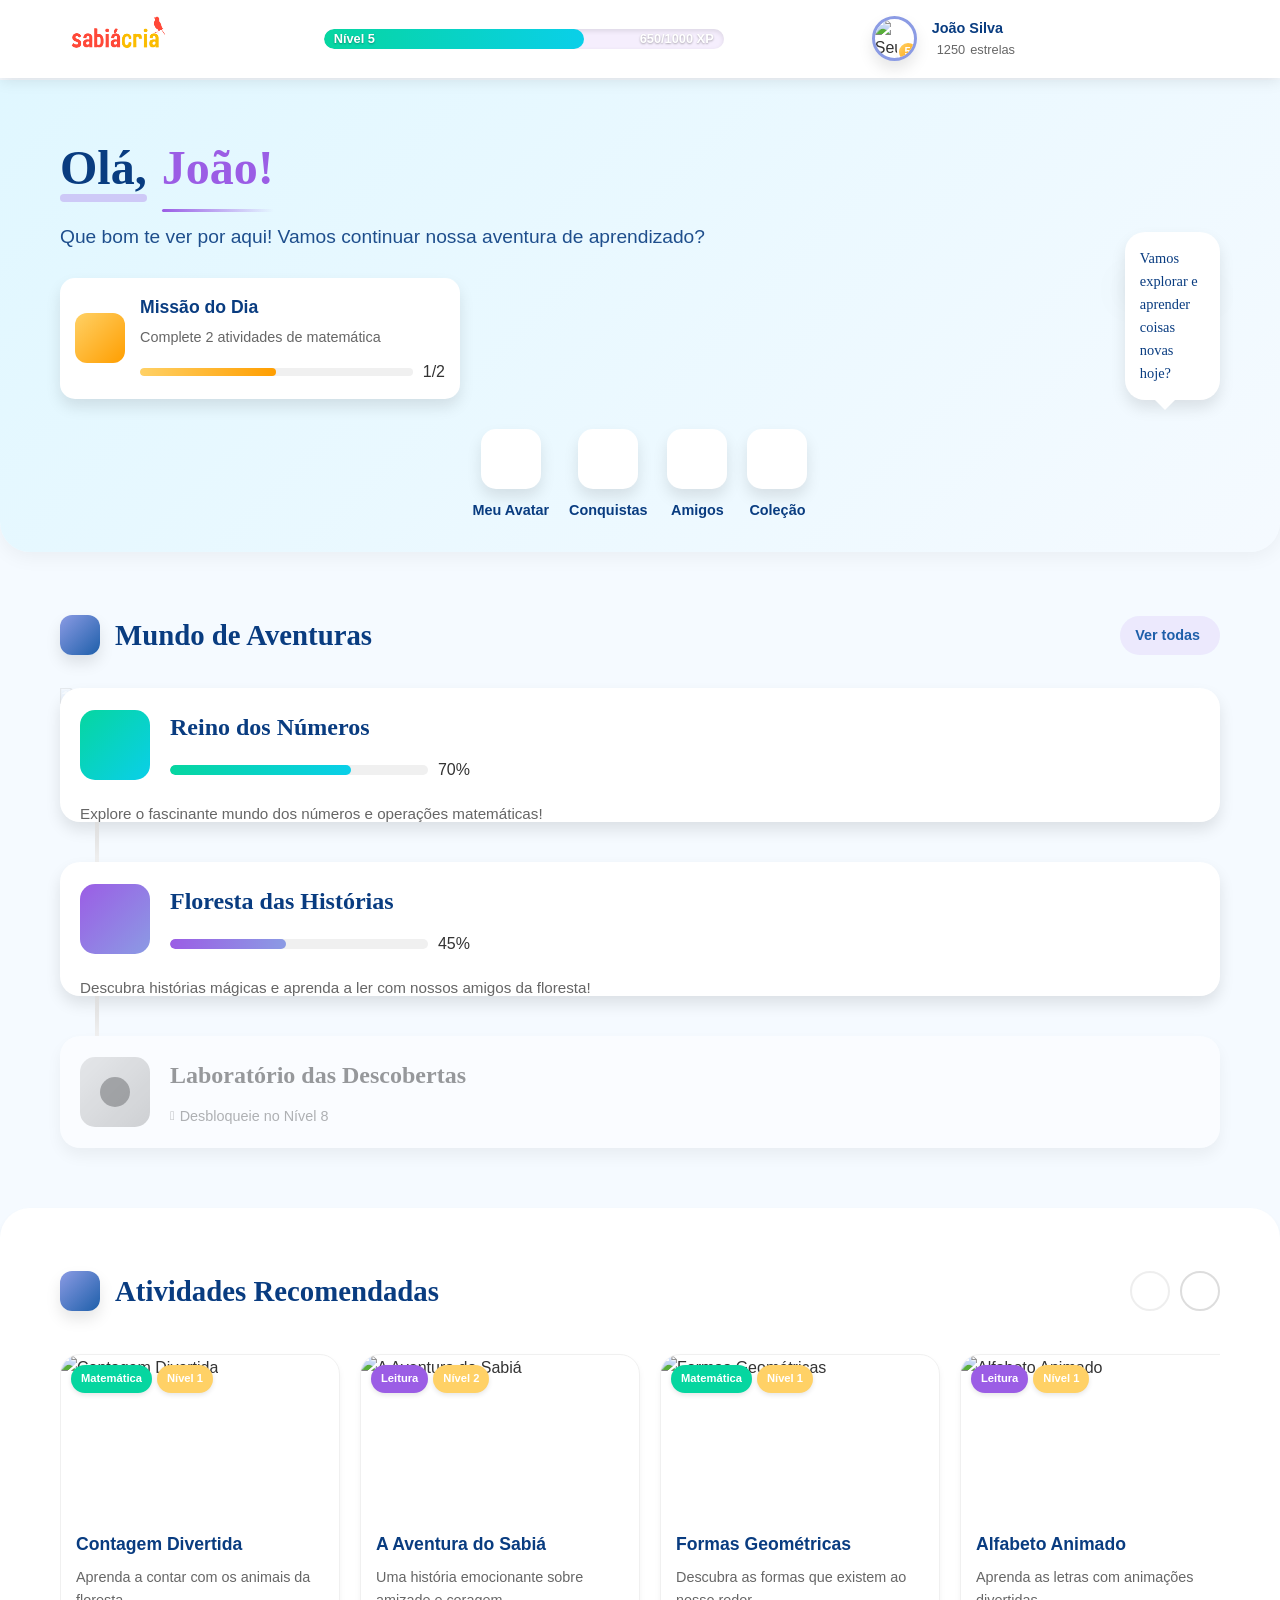
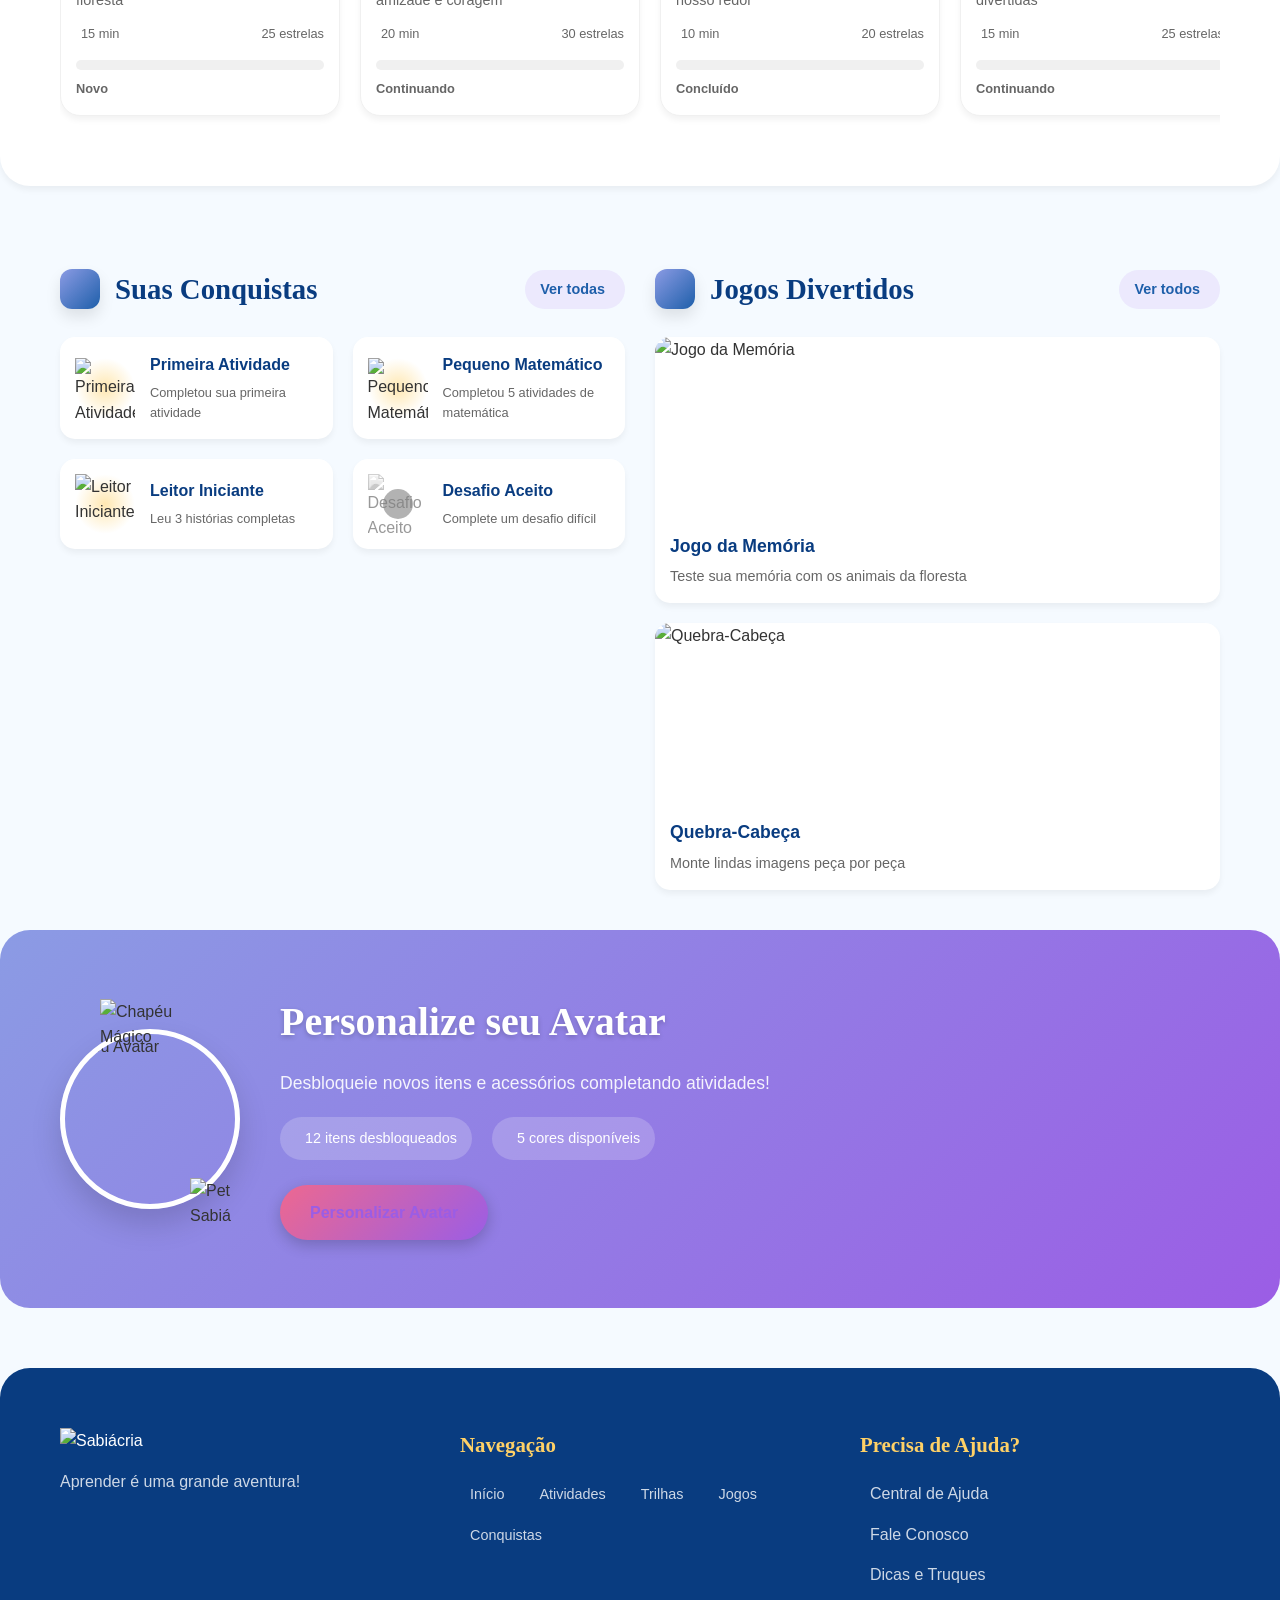
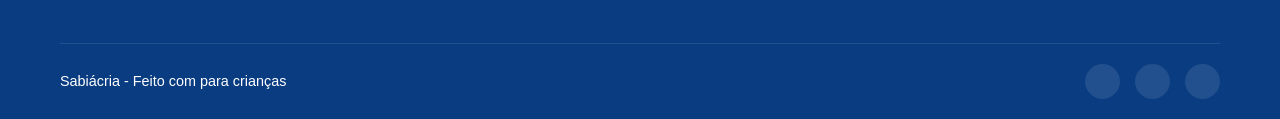
==== area-crianca.html @ 78692278 "Sabiácria" ====
<!DOCTYPE html>
<html lang="pt-BR">
<head>
  <meta charset="UTF-8">
  <meta name="viewport" content="width=device-width, initial-scale=1.0">
  <title>Mundo Sabiácria - Sua Aventura de Aprendizado</title>
  <link rel="stylesheet" href="/css/area-crianca.css">
  <link rel="icon" href="/imagens/favicon.ico" type="image/x-icon">
  <meta name="description" content="Embarque em uma jornada mágica de aprendizado no Mundo Sabiácria!">
</head>
<body>
  <!-- Preloader -->
  <div id="preloader">
    <div class="loader">
      <img src="/imagens/sabia-voando.png" alt="Carregando..." class="bounce">
      <div class="loading-text">
        <span>C</span><span>a</span><span>r</span><span>r</span><span>e</span><span>g</span><span>a</span><span>n</span><span>d</span><span>o</span><span>.</span><span>.</span><span>.</span>
      </div>
    </div>
  </div>

  <!-- Partículas de fundo -->
  <div class="particles-container">
    <div class="particle p1"></div>
    <div class="particle p2"></div>
    <div class="particle p3"></div>
    <div class="particle p4"></div>
    <div class="particle p5"></div>
    <div class="particle p6"></div>
    <div class="particle p7"></div>
    <div class="particle p8"></div>
  </div>

  <!-- Header -->
  <header id="header">
    <div class="container">
      <div class="logo">
        <a href="index.html">
          <img src="/imagens/logo.png" alt="Sabiácria">
        </a>
      </div>
      
      <div class="header-center">
        <div class="xp-bar">
          <div class="xp-fill" style="width: 65%"></div>
          <div class="xp-info">
            <span class="xp-level">Nível 5</span>
            <span class="xp-points">650/1000 XP</span>
          </div>
        </div>
      </div>
      
      <div class="header-right">
        <div class="user-info">
          <div class="user-avatar">
            <img src="/imagens/avatar-crianca.png" alt="Seu Avatar" id="header-avatar">
            <div class="avatar-level">5</div>
          </div>
          <div class="user-details">
            <span class="user-name" id="header-name">João Silva</span>
            <div class="user-points">
              <i class="fas fa-star"></i>
              <span id="header-points">1250</span> estrelas
            </div>
          </div>
        </div>
        
        <div class="header-actions">
          <button class="sound-toggle" aria-label="Ativar/Desativar Som">
            <i class="fas fa-volume-up"></i>
            <div class="tooltip">Som</div>
          </button>
          <a href="ajuda-crianca.html" class="help-button" aria-label="Ajuda">
            <i class="fas fa-question-circle"></i>
            <div class="tooltip">Ajuda</div>
          </a>
          <a href="configuracoes.html" class="settings-button" aria-label="Configurações">
            <i class="fas fa-cog"></i>
            <div class="tooltip">Configurações</div>
          </a>
          <a href="logout.html" class="logout-button" aria-label="Sair">
            <i class="fas fa-sign-out-alt"></i>
            <div class="tooltip">Sair</div>
          </a>
        </div>
      </div>
      
      <button class="mobile-menu-btn" aria-label="Menu">
        <span></span>
        <span></span>
        <span></span>
      </button>
    </div>
  </header>

  <!-- Conteúdo Principal -->
  <main class="main-content">
    <!-- Boas-vindas e Personagem Guia -->
    <section class="welcome-hero">
      <div class="container">
        <div class="hero-content">
          <div class="welcome-message">
            <h1 class="animated-title">
              <span class="greeting">Olá,</span>
              <span class="name" id="welcome-name">João!</span>
            </h1>
            <p class="welcome-text">Que bom te ver por aqui! Vamos continuar nossa aventura de aprendizado?</p>
            <div class="daily-mission">
              <div class="mission-icon">
                <i class="fas fa-tasks"></i>
              </div>
              <div class="mission-info">
                <h3>Missão do Dia</h3>
                <p>Complete 2 atividades de matemática</p>
                <div class="mission-progress">
                  <div class="mission-bar">
                    <div class="mission-fill" style="width: 50%"></div>
                  </div>
                  <span>1/2</span>
                </div>
              </div>
            </div>
          </div>
          <div class="character-container">
            <div class="speech-bubble">
              <p id="character-speech">Vamos explorar e aprender coisas novas hoje?</p>
            </div>
            <div class="character">
              <img src="/imagens/sabia-guia.png" alt="Sabiá Guia" class="float">
            </div>
          </div>
        </div>
        
        <div class="quick-actions">
          <a href="avatar.html" class="quick-action-btn">
            <div class="action-icon">
              <i class="fas fa-user-astronaut"></i>
            </div>
            <span>Meu Avatar</span>
          </a>
          <a href="conquistas.html" class="quick-action-btn">
            <div class="action-icon">
              <i class="fas fa-trophy"></i>
            </div>
            <span>Conquistas</span>
          </a>
          <a href="amigos.html" class="quick-action-btn">
            <div class="action-icon">
              <i class="fas fa-users"></i>
            </div>
            <span>Amigos</span>
          </a>
          <a href="colecao.html" class="quick-action-btn">
            <div class="action-icon">
              <i class="fas fa-gem"></i>
            </div>
            <span>Coleção</span>
          </a>
        </div>
      </div>
    </section>

    <!-- Mundo de Aventuras (Trilhas) -->
    <section class="adventure-world">
      <div class="container">
        <div class="section-header">
          <div class="section-title">
            <div class="title-icon">
              <i class="fas fa-map-marked-alt"></i>
            </div>
            <h2>Mundo de Aventuras</h2>
          </div>
          <a href="todas-trilhas.html" class="view-all">Ver todas <i class="fas fa-chevron-right"></i></a>
        </div>
        
        <div class="adventure-map">
          <div class="map-background">
            <img src="/imagens/mapa-aventuras.png" alt="Mapa de Aventuras">
          </div>
          
          <div class="adventure-paths">
            <!-- Trilha de Matemática -->
            <div class="adventure-path math-path">
              <a href="trilha-matematica.html" class="path-node active">
                <div class="node-content">
                  <div class="node-icon">
                    <i class="fas fa-calculator"></i>
                  </div>
                  <div class="node-info">
                    <h3>Reino dos Números</h3>
                    <div class="node-progress">
                      <div class="progress-bar">
                        <div class="progress-fill" style="width: 70%"></div>
                      </div>
                      <span>70%</span>
                    </div>
                  </div>
                </div>
                <div class="path-details">
                  <p>Explore o fascinante mundo dos números e operações matemáticas!</p>
                  <div class="path-stats">
                    <div class="stat">
                      <i class="fas fa-star"></i>
                      <span>240 estrelas</span>
                    </div>
                    <div class="stat">
                      <i class="fas fa-book"></i>
                      <span>8 atividades</span>
                    </div>
                  </div>
                  <button class="btn-continue">Continuar Aventura</button>
                </div>
              </a>
              
              <div class="path-connection"></div>
            </div>
            
            <!-- Trilha de Leitura -->
            <div class="adventure-path reading-path">
              <a href="trilha-livros.html" class="path-node active">
                <div class="node-content">
                  <div class="node-icon">
                    <i class="fas fa-book"></i>
                  </div>
                  <div class="node-info">
                    <h3>Floresta das Histórias</h3>
                    <div class="node-progress">
                      <div class="progress-bar">
                        <div class="progress-fill" style="width: 45%"></div>
                      </div>
                      <span>45%</span>
                    </div>
                  </div>
                </div>
                <div class="path-details">
                  <p>Descubra histórias mágicas e aprenda a ler com nossos amigos da floresta!</p>
                  <div class="path-stats">
                    <div class="stat">
                      <i class="fas fa-star"></i>
                      <span>180 estrelas</span>
                    </div>
                    <div class="stat">
                      <i class="fas fa-book"></i>
                      <span>12 atividades</span>
                    </div>
                  </div>
                  <button class="btn-continue">Continuar Aventura</button>
                </div>
              </a>
              
              <div class="path-connection"></div>
            </div>
            
            <!-- Trilha Bloqueada -->
            <div class="adventure-path science-path locked">
              <div class="path-node">
                <div class="node-content">
                  <div class="node-icon">
                    <i class="fas fa-flask"></i>
                    <div class="lock-icon">
                      <i class="fas fa-lock"></i>
                    </div>
                  </div>
                  <div class="node-info">
                    <h3>Laboratório das Descobertas</h3>
                    <p class="unlock-info">Desbloqueie no Nível 8</p>
                  </div>
                </div>
              </div>
            </div>
          </div>
        </div>
      </div>
    </section>

    <!-- Atividades Recomendadas -->
    <section class="recommended-activities">
      <div class="container">
        <div class="section-header">
          <div class="section-title">
            <div class="title-icon">
              <i class="fas fa-lightbulb"></i>
            </div>
            <h2>Atividades Recomendadas</h2>
          </div>
          <div class="carousel-controls">
            <button class="carousel-nav prev" aria-label="Anterior">
              <i class="fas fa-chevron-left"></i>
            </button>
            <button class="carousel-nav next" aria-label="Próximo">
              <i class="fas fa-chevron-right"></i>
            </button>
          </div>
        </div>
        
        <div class="activities-carousel">
          <div class="carousel-container">
            <div class="carousel-track">
              <!-- Atividade 1 -->
              <a href="atividade-contagem.html" class="activity-card">
                <div class="activity-thumbnail">
                  <img src="/imagens/atividades/contagem-divertida.png" alt="Contagem Divertida">
                  <div class="activity-badges">
                    <span class="badge math">Matemática</span>
                    <span class="badge level">Nível 1</span>
                  </div>
                </div>
                <div class="activity-info">
                  <h3>Contagem Divertida</h3>
                  <p>Aprenda a contar com os animais da floresta</p>
                  <div class="activity-meta">
                    <span class="duration"><i class="fas fa-clock"></i> 15 min</span>
                    <span class="reward"><i class="fas fa-star"></i> 25 estrelas</span>
                  </div>
                </div>
                <div class="activity-progress">
                  <div class="progress-bar">
                    <div class="progress-fill" style="width: 0%"></div>
                  </div>
                  <span class="progress-text">Novo</span>
                </div>
              </a>
              
              <!-- Atividade 2 -->
              <a href="atividade-historia.html" class="activity-card">
                <div class="activity-thumbnail">
                  <img src="/imagens/atividades/historia-sabia.png" alt="A Aventura do Sabiá">
                  <div class="activity-badges">
                    <span class="badge reading">Leitura</span>
                    <span class="badge level">Nível 2</span>
                  </div>
                </div>
                <div class="activity-info">
                  <h3>A Aventura do Sabiá</h3>
                  <p>Uma história emocionante sobre amizade e coragem</p>
                  <div class="activity-meta">
                    <span class="duration"><i class="fas fa-clock"></i> 20 min</span>
                    <span class="reward"><i class="fas fa-star"></i> 30 estrelas</span>
                  </div>
                </div>
                <div class="activity-progress">
                  <div class="progress-bar">
                    <div class="progress-fill" style="width: 50%"></div>
                  </div>
                  <span class="progress-text">Continuando</span>
                </div>
              </a>
              
              <!-- Atividade 3 -->
              <a href="atividade-formas.html" class="activity-card">
                <div class="activity-thumbnail">
                  <img src="/imagens/atividades/formas-geometricas.png" alt="Formas Geométricas">
                  <div class="activity-badges">
                    <span class="badge math">Matemática</span>
                    <span class="badge level">Nível 1</span>
                  </div>
                </div>
                <div class="activity-info">
                  <h3>Formas Geométricas</h3>
                  <p>Descubra as formas que existem ao nosso redor</p>
                  <div class="activity-meta">
                    <span class="duration"><i class="fas fa-clock"></i> 10 min</span>
                    <span class="reward"><i class="fas fa-star"></i> 20 estrelas</span>
                  </div>
                </div>
                <div class="activity-progress">
                  <div class="progress-bar">
                    <div class="progress-fill" style="width: 100%"></div>
                  </div>
                  <span class="progress-text">Concluído</span>
                </div>
              </a>
              
              <!-- Atividade 4 -->
              <a href="atividade-alfabeto.html" class="activity-card">
                <div class="activity-thumbnail">
                  <img src="/imagens/atividades/alfabeto-animado.png" alt="Alfabeto Animado">
                  <div class="activity-badges">
                    <span class="badge reading">Leitura</span>
                    <span class="badge level">Nível 1</span>
                  </div>
                </div>
                <div class="activity-info">
                  <h3>Alfabeto Animado</h3>
                  <p>Aprenda as letras com animações divertidas</p>
                  <div class="activity-meta">
                    <span class="duration"><i class="fas fa-clock"></i> 15 min</span>
                    <span class="reward"><i class="fas fa-star"></i> 25 estrelas</span>
                  </div>
                </div>
                <div class="activity-progress">
                  <div class="progress-bar">
                    <div class="progress-fill" style="width: 75%"></div>
                  </div>
                  <span class="progress-text">Continuando</span>
                </div>
              </a>
              
              <!-- Atividade 5 -->
              <a href="atividade-adicao.html" class="activity-card">
                <div class="activity-thumbnail">
                  <img src="/imagens/atividades/adicao-subtracao.png" alt="Adição e Subtração">
                  <div class="activity-badges">
                    <span class="badge math">Matemática</span>
                    <span class="badge level">Nível 2</span>
                  </div>
                </div>
                <div class="activity-info">
                  <h3>Adição e Subtração</h3>
                  <p>Aprenda a somar e subtrair com exemplos divertidos</p>
                  <div class="activity-meta">
                    <span class="duration"><i class="fas fa-clock"></i> 20 min</span>
                    <span class="reward"><i class="fas fa-star"></i> 35 estrelas</span>
                  </div>
                </div>
                <div class="activity-progress">
                  <div class="progress-bar">
                    <div class="progress-fill" style="width: 0%"></div>
                  </div>
                  <span class="progress-text">Novo</span>
                </div>
              </a>
            </div>
          </div>
        </div>
      </div>
    </section>

    <!-- Conquistas e Jogos -->
    <section class="achievements-games">
      <div class="container">
        <div class="two-column-grid">
          <!-- Conquistas Recentes -->
          <div class="achievements-section">
            <div class="section-header">
              <div class="section-title">
                <div class="title-icon">
                  <i class="fas fa-trophy"></i>
                </div>
                <h2>Suas Conquistas</h2>
              </div>
              <a href="todas-conquistas.html" class="view-all">Ver todas <i class="fas fa-chevron-right"></i></a>
            </div>
            
            <div class="achievements-container">
              <div class="achievement-card unlocked">
                <div class="achievement-icon">
                  <img src="/imagens/conquistas/primeira-atividade.png" alt="Primeira Atividade">
                  <div class="achievement-glow"></div>
                </div>
                <div class="achievement-info">
                  <h3>Primeira Atividade</h3>
                  <p>Completou sua primeira atividade</p>
                </div>
              </div>
              
              <div class="achievement-card unlocked">
                <div class="achievement-icon">
                  <img src="/imagens/conquistas/matematico.png" alt="Pequeno Matemático">
                  <div class="achievement-glow"></div>
                </div>
                <div class="achievement-info">
                  <h3>Pequeno Matemático</h3>
                  <p>Completou 5 atividades de matemática</p>
                </div>
              </div>
              
              <div class="achievement-card unlocked">
                <div class="achievement-icon">
                  <img src="/imagens/conquistas/leitor.png" alt="Leitor Iniciante">
                  <div class="achievement-glow"></div>
                </div>
                <div class="achievement-info">
                  <h3>Leitor Iniciante</h3>
                  <p>Leu 3 histórias completas</p>
                </div>
              </div>
              
              <div class="achievement-card">
                <div class="achievement-icon locked">
                  <img src="/imagens/conquistas/desafio.png" alt="Desafio Aceito">
                  <div class="lock-icon">
                    <i class="fas fa-lock"></i>
                  </div>
                </div>
                <div class="achievement-info">
                  <h3>Desafio Aceito</h3>
                  <p>Complete um desafio difícil</p>
                </div>
              </div>
            </div>
          </div>
          
          <!-- Jogos Divertidos -->
          <div class="games-section">
            <div class="section-header">
              <div class="section-title">
                <div class="title-icon">
                  <i class="fas fa-gamepad"></i>
                </div>
                <h2>Jogos Divertidos</h2>
              </div>
              <a href="todos-jogos.html" class="view-all">Ver todos <i class="fas fa-chevron-right"></i></a>
            </div>
            
            <div class="games-container">
              <a href="jogo-memoria.html" class="game-card">
                <div class="game-thumbnail">
                  <img src="/imagens/jogos/jogo-memoria.png" alt="Jogo da Memória">
                  <div class="game-overlay">
                    <span class="play-button">
                      <i class="fas fa-play"></i>
                    </span>
                  </div>
                </div>
                <div class="game-info">
                  <h3>Jogo da Memória</h3>
                  <p>Teste sua memória com os animais da floresta</p>
                </div>
              </a>
              
              <a href="jogo-quebra-cabeca.html" class="game-card">
                <div class="game-thumbnail">
                  <img src="/imagens/jogos/quebra-cabeca.png" alt="Quebra-Cabeça">
                  <div class="game-overlay">
                    <span class="play-button">
                      <i class="fas fa-play"></i>
                    </span>
                  </div>
                </div>
                <div class="game-info">
                  <h3>Quebra-Cabeça</h3>
                  <p>Monte lindas imagens peça por peça</p>
                </div>
              </a>
            </div>
          </div>
        </div>
      </div>
    </section>

    <!-- Personalize seu Avatar -->
    <section class="avatar-customization">
      <div class="container">
        <div class="avatar-card">
          <div class="avatar-preview">
            <div class="avatar-frame">
              <img src="/imagens/avatar-crianca.png" alt="Seu Avatar" id="avatar-preview">
            </div>
            <div class="avatar-accessories">
              <div class="accessory hat">
                <img src="/imagens/acessorios/chapeu-magico.png" alt="Chapéu Mágico">
              </div>
              <div class="accessory pet">
                <img src="/imagens/acessorios/pet-sabia.png" alt="Pet Sabiá">
              </div>
            </div>
          </div>
          <div class="avatar-info">
            <h2>Personalize seu Avatar</h2>
            <p>Desbloqueie novos itens e acessórios completando atividades!</p>
            <div class="avatar-stats">
              <div class="avatar-stat">
                <i class="fas fa-tshirt"></i>
                <span>12 itens desbloqueados</span>
              </div>
              <div class="avatar-stat">
                <i class="fas fa-palette"></i>
                <span>5 cores disponíveis</span>
              </div>
            </div>
            <a href="avatar.html" class="btn-customize">Personalizar Avatar</a>
          </div>
        </div>
      </div>
    </section>
  </main>

  <!-- Footer -->
  <footer>
    <div class="footer-clouds"></div>
    <div class="container">
      <div class="footer-content">
        <div class="footer-logo">
          <img src="/imagens/logo-sabia-kids.png" alt="Sabiácria" class="footer-logo-img">
          <p>Aprender é uma grande aventura!</p>
        </div>
        
        <div class="footer-nav">
          <h3>Navegação</h3>
          <ul>
            <li><a href="crianca.html">Início</a></li>
            <li><a href="todas-atividades.html">Atividades</a></li>
            <li><a href="todas-trilhas.html">Trilhas</a></li>
            <li><a href="todos-jogos.html">Jogos</a></li>
            <li><a href="todas-conquistas.html">Conquistas</a></li>
          </ul>
        </div>
        
        <div class="footer-help">
          <h3>Precisa de Ajuda?</h3>
          <a href="ajuda-crianca.html" class="help-link">
            <i class="fas fa-question-circle"></i>
            <span>Central de Ajuda</span>
          </a>
          <a href="fale-conosco.html" class="help-link">
            <i class="fas fa-envelope"></i>
            <span>Fale Conosco</span>
          </a>
          <a href="dicas.html" class="help-link">
            <i class="fas fa-lightbulb"></i>
            <span>Dicas e Truques</span>
          </a>
        </div>
      </div>
      
      <div class="footer-bottom">
        <p>Sabiácria - Feito com <i class="fas fa-heart"></i> para crianças</p>
        <div class="footer-social">
          <a href="#" aria-label="Facebook"><i class="fab fa-facebook-f"></i></a>
          <a href="#" aria-label="Instagram"><i class="fab fa-instagram"></i></a>
          <a href="#" aria-label="YouTube"><i class="fab fa-youtube"></i></a>
        </div>
      </div>
    </div>
  </footer>

  <!-- Botão de Voltar ao Topo -->
  <button id="backToTop" class="back-to-top" aria-label="Voltar ao topo">
    <i class="fas fa-chevron-up"></i>
  </button>

  <script src="js/area-criança.js"></script>
</body>
</html>
---- css/area-crianca.css ----
/* ===== RESET E CONFIGURAÇÕES BÁSICAS ===== */
* {
  margin: 0;
  padding: 0;
  box-sizing: border-box;
}

html {
  scroll-behavior: smooth;
}

body {
  font-family: 'Nunito', sans-serif;
  color: #333;
  line-height: 1.6;
  overflow-x: hidden;
  background-color: #f5faff;
  background-image: url('/imagens/bg-pattern-infantil.png');
  background-attachment: fixed;
}

img {
  max-width: 100%;
  height: auto;
}

a {
  text-decoration: none;
  color: inherit;
}

ul {
  list-style: none;
}

button, input, select, textarea {
  font-family: inherit;
  font-size: inherit;
  border: none;
  outline: none;
  background: none;
  cursor: pointer;
}

/* ===== VARIÁVEIS ===== */
:root {
  /* Cores principais */
  --azul-escuro: #093c80;
  --azul-medio: #1e5faa;
  --azul-claro: #8b9be4;
  --rosa: #ed6890;
  --rosa-claro: #f7a9c3;
  --amarelo: #ffd166;
  --verde: #06d6a0;
  --vermelho: #ef476f;
  --roxo: #9b5de5;
  --laranja: #ff9e00;
  --turquesa: #0acfe9;

  /* Cores neutras */
  --branco: #ffffff;
  --claro: #f9f9f9;
  --cinza-claro: #f0f0f0;
  --cinza-medio: #dddddd;
  --cinza-escuro: #666666;
  --escuro: #333333;
  --preto: #000000;

  /* Fundos */
  --fundo-claro: #f5faff;
  --fundo-escuro: #093c80;
  --fundo-gradiente: linear-gradient(135deg, #093c80 0%, #1e5faa 100%);
  --fundo-infantil: #f5faff;

  /* Bordas */
  --borda-fina: 1px;
  --borda-media: 8px;
  --borda-grande: 16px;
  --borda-redonda: 50px;

  /* Sombras */
  --sombra-suave: 0 4px 6px rgba(0, 0, 0, 0.05);
  --sombra-media: 0 8px 15px rgba(0, 0, 0, 0.1);
  --sombra-forte: 0 15px 30px rgba(0, 0, 0, 0.15);
  --sombra-interna: inset 0 2px 5px rgba(0, 0, 0, 0.1);
  --sombra-colorida: 0 5px 15px rgba(155, 93, 229, 0.2);

  /* Transições */
  --transicao-rapida: all 0.2s ease;
  --transicao-media: all 0.3s ease;
  --transicao-lenta: all 0.5s ease;

  /* Espaçamentos */
  --espacamento-pequeno: 8px;
  --espacamento-medio: 16px;
  --espacamento-grande: 32px;
  --espacamento-extra: 64px;

  /* Container */
  --container-largura: 1200px;
  --container-padding: 20px;
}

/* ===== FONTES ===== */
@import url('https://fonts.googleapis.com/css2?family=Nunito:wght@300;400;600;700;800&family=Pangolin&display=swap');

/* ===== UTILITÁRIOS ===== */
.container {
  width: 100%;
  max-width: var(--container-largura);
  margin: 0 auto;
  padding: 0 var(--container-padding);
  position: relative;
  z-index: 1;
}

.btn-customize, .btn-continue {
  display: inline-block;
  padding: 12px 24px;
  border-radius: var(--borda-redonda);
  font-weight: 700;
  text-align: center;
  cursor: pointer;
  transition: var(--transicao-media);
  border: none;
  outline: none;
  font-size: 1rem;
  background: linear-gradient(135deg, var(--rosa) 0%, var(--roxo) 100%);
  color: white;
  box-shadow: 0 4px 0 rgba(237, 104, 144, 0.5), 0 8px 20px rgba(237, 104, 144, 0.3);
  position: relative;
  overflow: hidden;
}

.btn-customize:before, .btn-continue:before {
  content: '';
  position: absolute;
  top: 0;
  left: -100%;
  width: 100%;
  height: 100%;
  background: linear-gradient(90deg, transparent, rgba(255, 255, 255, 0.2), transparent);
  transition: var(--transicao-lenta);
}

.btn-customize:hover, .btn-continue:hover {
  transform: translateY(-3px);
  box-shadow: 0 7px 0 rgba(237, 104, 144, 0.5), 0 10px 25px rgba(237, 104, 144, 0.4);
}

.btn-customize:hover:before, .btn-continue:hover:before {
  left: 100%;
}

.btn-customize:active, .btn-continue:active {
  transform: translateY(0);
  box-shadow: 0 2px 0 rgba(237, 104, 144, 0.5), 0 5px 15px rgba(237, 104, 144, 0.3);
}

.section-header {
  display: flex;
  justify-content: space-between;
  align-items: center;
  margin-bottom: 25px;
}

.section-title {
  display: flex;
  align-items: center;
  gap: 15px;
}

.title-icon {
  width: 40px;
  height: 40px;
  border-radius: 12px;
  background: linear-gradient(135deg, var(--azul-claro) 0%, var(--azul-medio) 100%);
  color: white;
  display: flex;
  justify-content: center;
  align-items: center;
  font-size: 1.2rem;
  box-shadow: var(--sombra-media);
}

.section-title h2 {
  font-family: 'Pangolin', cursive;
  color: var(--azul-escuro);
  font-size: 1.8rem;
  margin: 0;
}

.view-all {
  color: var(--azul-medio);
  font-weight: 600;
  font-size: 0.9rem;
  transition: var(--transicao-rapida);
  display: flex;
  align-items: center;
  background-color: rgba(155, 93, 229, 0.1);
  padding: 8px 15px;
  border-radius: 20px;
}

.view-all:hover {
  color: var(--roxo);
  transform: translateX(3px);
  background-color: rgba(155, 93, 229, 0.2);
}

.view-all i {
  font-size: 0.8rem;
  margin-left: 5px;
}

.two-column-grid {
  display: grid;
  grid-template-columns: 1fr 1fr;
  gap: 30px;
}

/* ===== ANIMAÇÕES ===== */
@keyframes bounce {
  0%, 100% { transform: translateY(0); }
  50% { transform: translateY(-15px); }
}

@keyframes fadeIn {
  from { opacity: 0; }
  to { opacity: 1; }
}

@keyframes slideUp {
  from { transform: translateY(20px); opacity: 0; }
  to { transform: translateY(0); opacity: 1; }
}

@keyframes pulse {
  0% { transform: scale(1); }
  50% { transform: scale(1.05); }
  100% { transform: scale(1); }
}

@keyframes float {
  0%, 100% { transform: translateY(0) rotate(0deg); }
  25% { transform: translateY(-8px) rotate(2deg); }
  50% { transform: translateY(0) rotate(0deg); }
  75% { transform: translateY(8px) rotate(-2deg); }
}

@keyframes spin {
  from { transform: rotate(0deg); }
  to { transform: rotate(360deg); }
}

@keyframes wave {
  0%, 100% { transform: translateX(0); }
  50% { transform: translateX(-5px); }
}

@keyframes glow {
  0%, 100% { box-shadow: 0 0 10px rgba(155, 93, 229, 0.5); }
  50% { box-shadow: 0 0 20px rgba(155, 93, 229, 0.8); }
}

@keyframes typing {
  from { width: 0 }
  to { width: 100% }
}

@keyframes blink {
  0%, 100% { opacity: 1; }
  50% { opacity: 0; }
}

@keyframes float-particle {
  0% { transform: translate(0, 0) rotate(0deg); }
  25% { transform: translate(10px, -15px) rotate(5deg); }
  50% { transform: translate(20px, 0) rotate(10deg); }
  75% { transform: translate(10px, 15px) rotate(5deg); }
  100% { transform: translate(0, 0) rotate(0deg); }
}

.bounce {
  animation: bounce 3s infinite ease-in-out;
}

.fade-in {
  animation: fadeIn 0.5s ease-out forwards;
}

.slide-up {
  animation: slideUp 0.5s ease-out forwards;
}

.pulse {
  animation: pulse 2s infinite;
}

.float {
  animation: float 6s infinite ease-in-out;
}

.spin {
  animation: spin 10s infinite linear;
}

.wave {
  animation: wave 2s infinite ease-in-out;
}

.glow {
  animation: glow 2s infinite ease-in-out;
}

/* ===== PARTÍCULAS DE FUNDO ===== */
.particles-container {
  position: fixed;
  top: 0;
  left: 0;
  width: 100%;
  height: 100%;
  pointer-events: none;
  z-index: 0;
  overflow: hidden;
}

.particle {
  position: absolute;
  width: 20px;
  height: 20px;
  background-size: contain;
  background-repeat: no-repeat;
  opacity: 0.6;
}

.p1 {
  top: 10%;
  left: 10%;
  background-image: url('/imagens/particulas/estrela.png');
  animation: float-particle 15s infinite ease-in-out;
}

.p2 {
  top: 20%;
  left: 80%;
  background-image: url('/imagens/particulas/folha.png');
  animation: float-particle 18s infinite ease-in-out reverse;
}

.p3 {
  top: 70%;
  left: 15%;
  background-image: url('/imagens/particulas/nuvem.png');
  animation: float-particle 20s infinite ease-in-out;
}

.p4 {
  top: 60%;
  left: 75%;
  background-image: url('/imagens/particulas/borboleta.png');
  animation: float-particle 12s infinite ease-in-out;
}

.p5 {
  top: 40%;
  left: 30%;
  background-image: url('/imagens/particulas/flor.png');
  animation: float-particle 25s infinite ease-in-out reverse;
}

.p6 {
  top: 85%;
  left: 50%;
  background-image: url('/imagens/particulas/estrela.png');
  animation: float-particle 22s infinite ease-in-out;
}

.p7 {
  top: 15%;
  left: 60%;
  background-image: url('/imagens/particulas/folha.png');
  animation: float-particle 17s infinite ease-in-out;
}

.p8 {
  top: 50%;
  left: 5%;
  background-image: url('/imagens/particulas/nuvem.png');
  animation: float-particle 19s infinite ease-in-out reverse;
}

/* ===== PRELOADER ===== */
#preloader {
  position: fixed;
  top: 0;
  left: 0;
  width: 100%;
  height: 100%;
  background-color: var(--azul-escuro);
  display: flex;
  justify-content: center;
  align-items: center;
  z-index: 9999;
  transition: opacity 0.5s ease;
}

.loader {
  text-align: center;
}

.loader img {
  width: 120px;
  margin-bottom: 20px;
}

.loading-text {
  font-family: 'Pangolin', cursive;
  color: white;
  font-size: 1.5rem;
}

.loading-text span {
  display: inline-block;
  animation: bounce 1s infinite;
  animation-delay: calc(0.1s * var(--i));
}

.loading-text span:nth-child(1) { --i: 1; }
.loading-text span:nth-child(2) { --i: 2; }
.loading-text span:nth-child(3) { --i: 3; }
.loading-text span:nth-child(4) { --i: 4; }
.loading-text span:nth-child(5) { --i: 5; }
.loading-text span:nth-child(6) { --i: 6; }
.loading-text span:nth-child(7) { --i: 7; }
.loading-text span:nth-child(8) { --i: 8; }
.loading-text span:nth-child(9) { --i: 9; }
.loading-text span:nth-child(10) { --i: 10; }
.loading-text span:nth-child(11) { --i: 11; }
.loading-text span:nth-child(12) { --i: 12; }
.loading-text span:nth-child(13) { --i: 13; }

/* ===== HEADER ===== */
#header {
  position: fixed;
  top: 0;
  left: 0;
  width: 100%;
  background-color: white;
  padding: 10px 0;
  z-index: 100;
  box-shadow: 0 2px 15px rgba(0, 0, 0, 0.1);
  transition: var(--transicao-media);
}

#header .container {
  display: flex;
  justify-content: space-between;
  align-items: center;
}

.logo {
  display: flex;
  align-items: center;
}

.logo img {
  height: 50px;
  transition: var(--transicao-media);
}

.header-center {
  flex: 1;
  max-width: 400px;
  margin: 0 20px;
}

.xp-bar {
  height: 20px;
  background-color: rgba(155, 93, 229, 0.1);
  border-radius: 10px;
  overflow: hidden;
  position: relative;
  box-shadow: var(--sombra-interna);
}

.xp-fill {
  height: 100%;
  background: linear-gradient(90deg, var(--verde) 0%, var(--turquesa) 100%);
  border-radius: 10px;
  transition: width 1s ease-in-out;
}

.xp-info {
  position: absolute;
  top: 0;
  left: 0;
  width: 100%;
  height: 100%;
  display: flex;
  justify-content: space-between;
  align-items: center;
  padding: 0 10px;
  font-size: 0.8rem;
  font-weight: 700;
  color: white;
  text-shadow: 0 1px 2px rgba(0, 0, 0, 0.3);
}

.header-right {
  display: flex;
  align-items: center;
  gap: 20px;
}

.user-info {
  display: flex;
  align-items: center;
  gap: 15px;
}

.user-avatar {
  width: 45px;
  height: 45px;
  border-radius: 50%;
  overflow: hidden;
  border: 3px solid var(--azul-claro);
  position: relative;
  box-shadow: var(--sombra-media);
}

.user-avatar img {
  width: 100%;
  height: 100%;
  object-fit: cover;
}

.avatar-level {
  position: absolute;
  bottom: -5px;
  right: -5px;
  width: 22px;
  height: 22px;
  background: linear-gradient(135deg, var(--amarelo) 0%, var(--laranja) 100%);
  border-radius: 50%;
  display: flex;
  justify-content: center;
  align-items: center;
  font-size: 0.7rem;
  font-weight: 800;
  color: white;
  border: 2px solid white;
  box-shadow: var(--sombra-suave);
}

.user-details {
  display: flex;
  flex-direction: column;
}

.user-name {
  font-weight: 700;
  color: var(--azul-escuro);
  font-size: 0.9rem;
}

.user-points {
  font-size: 0.8rem;
  color: var(--cinza-escuro);
  display: flex;
  align-items: center;
  gap: 5px;
}

.user-points i {
  color: var(--amarelo);
}

.header-actions {
  display: flex;
  align-items: center;
  gap: 15px;
}

.sound-toggle, .help-button, .settings-button, .logout-button {
  background: none;
  border: none;
  font-size: 1.2rem;
  color: var(--azul-escuro);
  cursor: pointer;
  transition: var(--transicao-rapida);
  position: relative;
  width: 35px;
  height: 35px;
  display: flex;
  justify-content: center;
  align-items: center;
  border-radius: 50%;
}

.sound-toggle:hover, .help-button:hover, .settings-button:hover, .logout-button:hover {
  color: var(--rosa);
  background-color: rgba(237, 104, 144, 0.1);
  transform: scale(1.1);
}

.tooltip {
  position: absolute;
  bottom: -30px;
  left: 50%;
  transform: translateX(-50%);
  background-color: var(--escuro);
  color: white;
  padding: 5px 10px;
  border-radius: 5px;
  font-size: 0.7rem;
  white-space: nowrap;
  opacity: 0;
  visibility: hidden;
  transition: var(--transicao-rapida);
  pointer-events: none;
}

.tooltip:before {
  content: '';
  position: absolute;
  top: -5px;
  left: 50%;
  transform: translateX(-50%);
  border-width: 0 5px 5px 5px;
  border-style: solid;
  border-color: transparent transparent var(--escuro) transparent;
}

.sound-toggle:hover .tooltip, 
.help-button:hover .tooltip, 
.settings-button:hover .tooltip, 
.logout-button:hover .tooltip {
  opacity: 1;
  visibility: visible;
  bottom: -35px;
}

.mobile-menu-btn {
  display: none;
  flex-direction: column;
  justify-content: space-between;
  width: 30px;
  height: 20px;
  background: transparent;
  border: none;
  cursor: pointer;
}

.mobile-menu-btn span {
  display: block;
  width: 100%;
  height: 3px;
  background-color: var(--azul-escuro);
  border-radius: 3px;
  transition: var(--transicao-media);
}

/* ===== MAIN CONTENT ===== */
.main-content {
  padding-top: 80px;
}

/* ===== WELCOME HERO ===== */
.welcome-hero {
  padding: 50px 0 30px;
  position: relative;
  overflow: hidden;
  background: linear-gradient(135deg, #e0f7ff 0%, #f5faff 100%);
  border-radius: 0 0 30px 30px;
  box-shadow: 0 5px 20px rgba(0, 0, 0, 0.05);
}

.welcome-hero:before {
  content: '';
  position: absolute;
  top: 0;
  left: 0;
  width: 100%;
  height: 100%;
  background-image: url('/imagens/bg-hero.png');
  background-size: cover;
  background-position: center;
  opacity: 0.1;
  z-index: 0;
}

.hero-content {
  display: flex;
  justify-content: space-between;
  align-items: center;
  position: relative;
  z-index: 1;
}

.welcome-message {
  max-width: 60%;
}

.animated-title {
  font-family: 'Pangolin', cursive;
  font-size: 3rem;
  color: var(--azul-escuro);
  margin-bottom: 15px;
  display: flex;
  flex-wrap: wrap;
  gap: 15px;
}

.greeting {
  position: relative;
}

.greeting:after {
  content: '';
  position: absolute;
  bottom: 5px;
  left: 0;
  width: 100%;
  height: 8px;
  background-color: rgba(155, 93, 229, 0.3);
  z-index: -1;
  border-radius: 4px;
}

.name {
  color: var(--roxo);
  position: relative;
  display: inline-block;
}

.name:before {
  content: '';
  position: absolute;
  bottom: -5px;
  left: 0;
  width: 100%;
  height: 3px;
  background: linear-gradient(90deg, var(--roxo) 0%, transparent 100%);
  border-radius: 2px;
}

.welcome-text {
  font-size: 1.2rem;
  color: var(--azul-escuro);
  margin-bottom: 25px;
  opacity: 0.9;
}

.daily-mission {
  background-color: white;
  border-radius: 15px;
  padding: 15px;
  display: flex;
  align-items: center;
  gap: 15px;
  box-shadow: var(--sombra-media);
  transition: var(--transicao-media);
  max-width: 400px;
}

.daily-mission:hover {
  transform: translateY(-5px);
  box-shadow: var(--sombra-forte);
}

.mission-icon {
  width: 50px;
  height: 50px;
  border-radius: 12px;
  background: linear-gradient(135deg, var(--amarelo) 0%, var(--laranja) 100%);
  color: white;
  display: flex;
  justify-content: center;
  align-items: center;
  font-size: 1.5rem;
  flex-shrink: 0;
}

.mission-info {
  flex: 1;
}

.mission-info h3 {
  font-size: 1.1rem;
  color: var(--azul-escuro);
  margin-bottom: 5px;
}

.mission-info p {
  font-size: 0.9rem;
  color: var(--cinza-escuro);
  margin-bottom: 10px;
}

.mission-progress {
  display: flex;
  align-items: center;
  gap: 10px;
}

.mission-bar {
  flex: 1;
  height: 8px;
  background-color: var(--cinza-claro);
  border-radius: 4px;
  overflow: hidden;
}

.mission-fill {
  height: 100%;
  background: linear-gradient(90deg, var(--amarelo) 0%, var(--laranja) 100%);
  border-radius: 4px;
  transition: width 1s ease-in-out;
}

.character-container {
  position: relative;
  max-width: 40%;
}

.speech-bubble {
  position: absolute;
  top: 0;
  left: 0;
  background-color: white;
  border-radius: 20px;
  padding: 15px;
  box-shadow: var(--sombra-media);
  max-width: 200px;
  z-index: 2;
}

.speech-bubble:after {
  content: '';
  position: absolute;
  bottom: -10px;
  left: 30px;
  border-width: 10px 10px 0;
  border-style: solid;
  border-color: white transparent transparent;
}

.speech-bubble p {
  font-size: 0.9rem;
  color: var(--azul-escuro);
  font-family: 'Pangolin', cursive;
}

.character {
  position: relative;
  z-index: 1;
  margin-top: 40px;
}

.character img {
  max-height: 250px;
  filter: drop-shadow(0 10px 15px rgba(0, 0, 0, 0.1));
}

.quick-actions {
  display: flex;
  justify-content: center;
  gap: 20px;
  margin-top: 30px;
  position: relative;
  z-index: 1;
}

.quick-action-btn {
  display: flex;
  flex-direction: column;
  align-items: center;
  gap: 10px;
  transition: var(--transicao-media);
}

.action-icon {
  width: 60px;
  height: 60px;
  border-radius: 15px;
  background-color: white;
  display: flex;
  justify-content: center;
  align-items: center;
  font-size: 1.5rem;
  color: var(--azul-medio);
  box-shadow: var(--sombra-media);
  transition: var(--transicao-media);
}

.quick-action-btn:nth-child(1) .action-icon {
  color: var(--roxo);
}

.quick-action-btn:nth-child(2) .action-icon {
  color: var(--amarelo);
}

.quick-action-btn:nth-child(3) .action-icon {
  color: var(--verde);
}

.quick-action-btn:nth-child(4) .action-icon {
  color: var(--rosa);
}

.quick-action-btn span {
  font-size: 0.9rem;
  font-weight: 600;
  color: var(--azul-escuro);
}

.quick-action-btn:hover {
  transform: translateY(-5px);
}

.quick-action-btn:hover .action-icon {
  transform: scale(1.1);
}

.quick-action-btn:nth-child(1):hover .action-icon {
  background-color: rgba(155, 93, 229, 0.1);
}

.quick-action-btn:nth-child(2):hover .action-icon {
  background-color: rgba(255, 209, 102, 0.1);
}

.quick-action-btn:nth-child(3):hover .action-icon {
  background-color: rgba(6, 214, 160, 0.1);
}

.quick-action-btn:nth-child(4):hover .action-icon {
  background-color: rgba(237, 104, 144, 0.1);
}

/* ===== ADVENTURE WORLD ===== */
.adventure-world {
  padding: 60px 0;
  position: relative;
}

.adventure-map {
  position: relative;
  margin-top: 30px;
  min-height: 400px;
}

.map-background {
  position: absolute;
  top: 0;
  left: 0;
  width: 100%;
  height: 100%;
  z-index: 0;
}

.map-background img {
  width: 100%;
  height: 100%;
  object-fit: contain;
  opacity: 0.2;
}

.adventure-paths {
  position: relative;
  z-index: 1;
  display: flex;
  flex-direction: column;
  gap: 40px;
}

.adventure-path {
  position: relative;
}

.path-node {
  background-color: white;
  border-radius: 20px;
  box-shadow: var(--sombra-media);
  overflow: hidden;
  transition: var(--transicao-media);
  display: block;
}

.path-node.active:hover {
  transform: translateY(-5px);
  box-shadow: var(--sombra-forte);
}

.node-content {
  display: flex;
  align-items: center;
  gap: 20px;
  padding: 20px;
  position: relative;
  z-index: 1;
}

.node-icon {
  width: 70px;
  height: 70px;
  border-radius: 15px;
  display: flex;
  justify-content: center;
  align-items: center;
  font-size: 2rem;
  color: white;
  flex-shrink: 0;
  position: relative;
}

.math-path .node-icon {
  background: linear-gradient(135deg, var(--verde) 0%, var(--turquesa) 100%);
}

.reading-path .node-icon {
  background: linear-gradient(135deg, var(--roxo) 0%, var(--azul-claro) 100%);
}

.science-path .node-icon {
  background: linear-gradient(135deg, var(--amarelo) 0%, var(--laranja) 100%);
}

.lock-icon {
  position: absolute;
  top: 0;
  left: 0;
  width: 100%;
  height: 100%;
  background-color: rgba(0, 0, 0, 0.5);
  display: flex;
  justify-content: center;
  align-items: center;
  border-radius: 15px;
  font-size: 1.5rem;
}

.node-info {
  flex: 1;
}

.node-info h3 {
  font-family: 'Pangolin', cursive;
  font-size: 1.5rem;
  color: var(--azul-escuro);
  margin-bottom: 10px;
}

.node-progress {
  display: flex;
  align-items: center;
  gap: 10px;
  max-width: 300px;
}

.progress-bar {
  flex: 1;
  height: 10px;
  background-color: var(--cinza-claro);
  border-radius: 5px;
  overflow: hidden;
}

.math-path .progress-fill {
  background: linear-gradient(90deg, var(--verde) 0%, var(--turquesa) 100%);
}

.reading-path .progress-fill {
  background: linear-gradient(90deg, var(--roxo) 0%, var(--azul-claro) 100%);
}

.progress-fill {
  height: 100%;
  border-radius: 5px;
  transition: width 1s ease-in-out;
}

.unlock-info {
  font-size: 0.9rem;
  color: var(--cinza-escuro);
  display: flex;
  align-items: center;
  gap: 5px;
}

.unlock-info:before {
  content: '\f023';
  font-family: 'Font Awesome 5 Free';
  font-weight: 900;
  font-size: 0.8rem;
  color: var(--vermelho);
}

.path-details {
  padding: 0 20px 20px;
  max-height: 0;
  overflow: hidden;
  transition: max-height 0.5s ease, padding 0.5s ease;
}

.path-node.active:hover .path-details,
.path-node.active:focus .path-details {
  max-height: 200px;
  padding: 0 20px 20px;
}

.path-details p {
  font-size: 0.95rem;
  color: var(--cinza-escuro);
  margin-bottom: 15px;
}

.path-stats {
  display: flex;
  gap: 20px;
  margin-bottom: 15px;
}

.stat {
  display: flex;
  align-items: center;
  gap: 8px;
  font-size: 0.85rem;
  color: var(--azul-escuro);
}

.math-path .stat i {
  color: var(--verde);
}

.reading-path .stat i {
  color: var(--roxo);
}

.path-connection {
  position: absolute;
  left: 35px;
  top: 100%;
  width: 4px;
  height: 40px;
  background: linear-gradient(to bottom, var(--cinza-medio) 0%, var(--cinza-claro) 100%);
  z-index: 0;
}

.adventure-path.locked .path-node {
  opacity: 0.7;
  filter: grayscale(0.5);
  pointer-events: none;
}

/* ===== RECOMMENDED ACTIVITIES ===== */
.recommended-activities {
  padding: 60px 0;
  background-color: white;
  border-radius: 30px;
  margin-bottom: 40px;
  box-shadow: var(--sombra-suave);
}

.carousel-controls {
  display: flex;
  gap: 10px;
}

.carousel-nav {
  width: 40px;
  height: 40px;
  border-radius: 50%;
  background-color: white;
  border: 2px solid var(--cinza-medio);
  color: var(--azul-escuro);
  display: flex;
  justify-content: center;
  align-items: center;
  cursor: pointer;
  transition: var(--transicao-rapida);
}

.carousel-nav:hover {
  background-color: var(--azul-medio);
  color: white;
  border-color: var(--azul-medio);
}

.activities-carousel {
  position: relative;
  margin-top: 30px;
}

.carousel-container {
  overflow: hidden;
  padding: 10px 0;
}

.carousel-track {
  display: flex;
  gap: 20px;
  transition: transform 0.5s ease;
}

.activity-card {
  min-width: 280px;
  background-color: white;
  border-radius: 20px;
  overflow: hidden;
  box-shadow: var(--sombra-suave);
  transition: var(--transicao-media);
  border: 1px solid var(--cinza-claro);
}

.activity-card:hover {
  transform: translateY(-8px);
  box-shadow: var(--sombra-colorida);
  border-color: rgba(155, 93, 229, 0.2);
}

.activity-thumbnail {
  position: relative;
  height: 160px;
  overflow: hidden;
}

.activity-thumbnail img {
  width: 100%;
  height: 100%;
  object-fit: cover;
  transition: var(--transicao-media);
}

.activity-card:hover .activity-thumbnail img {
  transform: scale(1.05);
}

.activity-badges {
  position: absolute;
  top: 10px;
  left: 10px;
  display: flex;
  gap: 5px;
}

.badge {
  display: inline-block;
  border-radius: 20px;
  padding: 5px 10px;
  font-size: 0.7rem;
  font-weight: 700;
  box-shadow: 0 2px 5px rgba(0, 0, 0, 0.1);
}

.badge.math {
  background-color: var(--verde);
  color: white;
}

.badge.reading {
  background-color: var(--roxo);
  color: white;
}

.badge.level {
  background-color: var(--amarelo);
  color: white;
}

.activity-info {
  padding: 15px;
}

.activity-info h3 {
  font-size: 1.1rem;
  color: var(--azul-escuro);
  margin-bottom: 8px;
}

.activity-info p {
  font-size: 0.9rem;
  color: var(--cinza-escuro);
  margin-bottom: 12px;
  min-height: 40px;
}

.activity-meta {
  display: flex;
  justify-content: space-between;
  font-size: 0.8rem;
  color: var(--cinza-escuro);
}

.duration i, .reward i {
  margin-right: 5px;
}

.reward i {
  color: var(--amarelo);
}

.activity-progress {
  padding: 0 15px 15px;
}

.activity-progress .progress-bar {
  margin-bottom: 5px;
}

.progress-text {
  font-size: 0.8rem;
  color: var(--cinza-escuro);
  font-weight: 600;
}

/* ===== ACHIEVEMENTS AND GAMES ===== */
.achievements-games {
  padding: 40px 0;
}

.achievements-container, .games-container {
  display: grid;
  gap: 20px;
}

.achievements-container {
  grid-template-columns: repeat(2, 1fr);
}

.games-container {
  grid-template-columns: repeat(1, 1fr);
}

.achievement-card {
  background-color: white;
  border-radius: 15px;
  padding: 15px;
  display: flex;
  align-items: center;
  gap: 15px;
  box-shadow: var(--sombra-suave);
  transition: var(--transicao-media);
  position: relative;
  overflow: hidden;
}

.achievement-card:hover {
  transform: translateY(-5px);
  box-shadow: var(--sombra-media);
}

.achievement-card:before {
  content: '';
  position: absolute;
  top: 0;
  left: 0;
  width: 5px;
  height: 100%;
  background: linear-gradient(to bottom, var(--amarelo) 0%, var(--laranja) 100%);
  opacity: 0;
  transition: var(--transicao-media);
}

.achievement-card:hover:before {
  opacity: 1;
}

.achievement-icon {
  width: 60px;
  height: 60px;
  position: relative;
  flex-shrink: 0;
}

.achievement-icon img {
  width: 100%;
  height: 100%;
  object-fit: contain;
}

.achievement-glow {
  position: absolute;
  top: 0;
  left: 0;
  width: 100%;
  height: 100%;
  border-radius: 50%;
  background: radial-gradient(circle, rgba(255, 209, 102, 0.5) 0%, transparent 70%);
  animation: pulse 2s infinite;
  z-index: -1;
}

.achievement-card.unlocked .achievement-icon {
  animation: pulse 2s infinite;
}

.locked {
  filter: grayscale(1);
  opacity: 0.5;
}

.lock-icon {
  position: absolute;
  top: 50%;
  left: 50%;
  transform: translate(-50%, -50%);
  background-color: rgba(0, 0, 0, 0.6);
  color: white;
  width: 30px;
  height: 30px;
  border-radius: 50%;
  display: flex;
  justify-content: center;
  align-items: center;
  font-size: 0.8rem;
}

.achievement-info h3 {
  font-size: 1rem;
  color: var(--azul-escuro);
  margin-bottom: 5px;
}

.achievement-info p {
  font-size: 0.8rem;
  color: var(--cinza-escuro);
}

.game-card {
  background-color: white;
  border-radius: 15px;
  overflow: hidden;
  box-shadow: var(--sombra-suave);
  transition: var(--transicao-media);
}

.game-card:hover {
  transform: translateY(-5px);
  box-shadow: var(--sombra-media);
}

.game-thumbnail {
  height: 180px;
  position: relative;
  overflow: hidden;
}

.game-thumbnail img {
  width: 100%;
  height: 100%;
  object-fit: cover;
  transition: var(--transicao-media);
}

.game-card:hover .game-thumbnail img {
  transform: scale(1.05);
}

.game-overlay {
  position: absolute;
  top: 0;
  left: 0;
  width: 100%;
  height: 100%;
  background-color: rgba(0, 0, 0, 0.3);
  display: flex;
  justify-content: center;
  align-items: center;
  opacity: 0;
  transition: var(--transicao-media);
}

.game-card:hover .game-overlay {
  opacity: 1;
}

.play-button {
  width: 60px;
  height: 60px;
  background-color: white;
  border-radius: 50%;
  display: flex;
  justify-content: center;
  align-items: center;
  color: var(--azul-escuro);
  font-size: 1.5rem;
  transform: scale(0.8);
  transition: var(--transicao-media);
  box-shadow: 0 5px 15px rgba(0, 0, 0, 0.2);
}

.game-card:hover .play-button {
  transform: scale(1);
}

.game-info {
  padding: 15px;
}

.game-info h3 {
  font-size: 1.1rem;
  color: var(--azul-escuro);
  margin-bottom: 5px;
}

.game-info p {
  font-size: 0.9rem;
  color: var(--cinza-escuro);
}

/* ===== AVATAR CUSTOMIZATION ===== */
.avatar-customization {
  padding: 60px 0;
  background: linear-gradient(135deg, var(--azul-claro) 0%, var(--roxo) 100%);
  border-radius: 30px;
  margin-bottom: 60px;
  position: relative;
  overflow: hidden;
}

.avatar-customization:before {
  content: '';
  position: absolute;
  top: 0;
  left: 0;
  width: 100%;
  height: 100%;
  background-image: url('/imagens/bg-avatar.png');
  background-size: cover;
  background-position: center;
  opacity: 0.1;
  z-index: 0;
}

.avatar-card {
  display: flex;
  align-items: center;
  gap: 40px;
  position: relative;
  z-index: 1;
}

.avatar-preview {
  position: relative;
  flex-shrink: 0;
}

.avatar-frame {
  width: 180px;
  height: 180px;
  border-radius: 50%;
  overflow: hidden;
  border: 5px solid white;
  box-shadow: var(--sombra-forte);
  position: relative;
  z-index: 1;
}

.avatar-frame img {
  width: 100%;
  height: 100%;
  object-fit: cover;
}

.avatar-accessories {
  position: absolute;
  top: 0;
  left: 0;
  width: 100%;
  height: 100%;
  z-index: 2;
}

.accessory {
  position: absolute;
  transition: var(--transicao-media);
}

.accessory.hat {
  top: -30px;
  left: 50%;
  transform: translateX(-50%);
  width: 100px;
}

.accessory.pet {
  bottom: -20px;
  right: -30px;
  width: 80px;
  animation: float 5s infinite ease-in-out;
}

.avatar-info {
  color: white;
  flex: 1;
}

.avatar-info h2 {
  font-family: 'Pangolin', cursive;
  font-size: 2.5rem;
  margin-bottom: 15px;
  text-shadow: 0 2px 5px rgba(0, 0, 0, 0.2);
}

.avatar-info p {
  font-size: 1.1rem;
  margin-bottom: 20px;
  opacity: 0.9;
  max-width: 500px;
}

.avatar-stats {
  display: flex;
  gap: 20px;
  margin-bottom: 25px;
}

.avatar-stat {
  display: flex;
  align-items: center;
  gap: 10px;
  background-color: rgba(255, 255, 255, 0.2);
  padding: 10px 15px;
  border-radius: 30px;
  font-size: 0.9rem;
}

.btn-customize {
  display: inline-block;
  padding: 15px 30px;
  background-color: white;
  color: var(--roxo);
  border-radius: 30px;
  font-weight: 700;
  font-size: 1rem;
  box-shadow: 0 5px 15px rgba(0, 0, 0, 0.2);
  transition: var(--transicao-media);
}

.btn-customize:hover {
  transform: translateY(-5px);
  box-shadow: 0 8px 20px rgba(0, 0, 0, 0.3);
}

/* ===== FOOTER ===== */
footer {
  background-color: var(--azul-escuro);
  color: white;
  padding: 60px 0 0;
  position: relative;
  border-radius: 30px 30px 0 0;
  overflow: hidden;
}

.footer-clouds {
  position: absolute;
  top: 0;
  left: 0;
  width: 100%;
  height: 30px;
  background-image: url('/imagens/footer-clouds.png');
  background-size: contain;
  background-repeat: repeat-x;
  opacity: 0.5;
}

.footer-content {
  display: flex;
  justify-content: space-between;
  flex-wrap: wrap;
  gap: 40px;
  margin-bottom: 40px;
}

.footer-logo {
  flex: 1;
  min-width: 250px;
}

.footer-logo-img {
  height: 60px;
  margin-bottom: 15px;
}

.footer-logo p {
  opacity: 0.8;
  font-size: 1rem;
}

.footer-nav, .footer-help {
  flex: 1;
  min-width: 200px;
}

.footer-nav h3, .footer-help h3 {
  font-family: 'Pangolin', cursive;
  font-size: 1.3rem;
  margin-bottom: 20px;
  color: var(--amarelo);
}

.footer-nav ul {
  display: flex;
  flex-wrap: wrap;
  gap: 15px;
}

.footer-nav ul li a {
  opacity: 0.8;
  transition: var(--transicao-rapida);
  font-size: 0.9rem;
  padding: 5px 10px;
  border-radius: 15px;
}

.footer-nav ul li a:hover {
  opacity: 1;
  background-color: rgba(255, 255, 255, 0.1);
}

.help-link {
  display: flex;
  align-items: center;
  gap: 10px;
  color: rgba(255, 255, 255, 0.8);
  transition: var(--transicao-rapida);
  margin-bottom: 15px;
}

.help-link i {
  font-size: 1.2rem;
}

.help-link:hover {
  color: var(--amarelo);
}

.footer-bottom {
  display: flex;
  justify-content: space-between;
  align-items: center;
  padding: 20px 0;
  border-top: 1px solid rgba(255, 255, 255, 0.1);
  font-size: 0.9rem;
}

.footer-bottom i {
  color: var(--rosa);
}

.footer-social {
  display: flex;
  gap: 15px;
}

.footer-social a {
  width: 35px;
  height: 35px;
  border-radius: 50%;
  background-color: rgba(255, 255, 255, 0.1);
  display: flex;
  justify-content: center;
  align-items: center;
  transition: var(--transicao-media);
}

.footer-social a:hover {
  background-color: var(--rosa);
  transform: translateY(-3px);
}

/* ===== BOTÃO VOLTAR AO TOPO ===== */
.back-to-top {
  position: fixed;
  bottom: 30px;
  right: 30px;
  width: 50px;
  height: 50px;
  background-color: var(--rosa);
  color: white;
  border-radius: 50%;
  display: flex;
  align-items: center;
  justify-content: center;
  cursor: pointer;
  opacity: 0;
  visibility: hidden;
  transition: var(--transicao-media);
  z-index: 99;
  border: none;
  box-shadow: var(--sombra-media);
}

.back-to-top.show {
  opacity: 1;
  visibility: visible;
}

.back-to-top:hover {
  background-color: var(--roxo);
  transform: translateY(-5px);
  box-shadow: var(--sombra-forte);
}

/* ===== RESPONSIVIDADE ===== */
@media (max-width: 1200px) {
  .animated-title {
    font-size: 2.5rem;
  }
  
  .avatar-info h2 {
    font-size: 2rem;
  }
  
  .section-title h2 {
    font-size: 1.6rem;
  }
  
  .character img {
    max-height: 200px;
  }
}

@media (max-width: 992px) {
  .two-column-grid {
    grid-template-columns: 1fr;
    gap: 40px;
  }
  
  .hero-content {
    flex-direction: column;
    text-align: center;
    gap: 40px;
  }
  
  .welcome-message {
    max-width: 100%;
  }
  
  .animated-title {
    justify-content: center;
  }
  
  .daily-mission {
    margin: 0 auto;
  }
  
  .character-container {
    max-width: 100%;
  }
  
  .speech-bubble {
    position: relative;
    top: auto;
    left: auto;
    margin: 0 auto 20px;
    max-width: 300px;
  }
  
  .avatar-card {
    flex-direction: column;
    text-align: center;
  }
  
  .avatar-info {
    display: flex;
    flex-direction: column;
    align-items: center;
  }
  
  .avatar-stats {
    justify-content: center;
  }
  
  .achievements-container {
    grid-template-columns: 1fr;
  }
}

@media (max-width: 768px) {
  .header-center, .user-details {
    display: none;
  }
  
  .mobile-menu-btn {
    display: flex;
  }
  
  .header-actions {
    display: none;
  }
  
  .header-actions.show {
    display: flex;
    position: absolute;
    top: 70px;
    right: 20px;
    background-color: white;
    padding: 15px;
    border-radius: var(--borda-media);
    box-shadow: var(--sombra-media);
    flex-direction: column;
    z-index: 100;
  }
  
  .quick-actions {
    flex-wrap: wrap;
    justify-content: center;
  }
  
  .quick-action-btn {
    width: 45%;
  }
  
  .footer-content {
    flex-direction: column;
    gap: 30px;
    text-align: center;
  }
  
  .footer-nav ul {
    justify-content: center;
  }
  
  .footer-help {
    display: flex;
    flex-direction: column;
    align-items: center;
  }
  
  .footer-bottom {
    flex-direction: column;
    gap: 15px;
  }
}

@media (max-width: 576px) {
  .animated-title {
    font-size: 2rem;
    flex-direction: column;
    gap: 5px;
  }
  
  .welcome-text {
    font-size: 1rem;
  }
  
  .section-header {
    flex-direction: column;
    align-items: flex-start;
    gap: 15px;
  }
  
  .carousel-controls {
    align-self: flex-end;
  }
  
  .quick-action-btn {
    width: 100%;
  }
  
  .avatar-info h2 {
    font-size: 1.8rem;
  }
  
  .avatar-info p {
    font-size: 1rem;
  }
  
  .avatar-stats {
    flex-direction: column;
    gap: 10px;
  }
  
  .back-to-top {
    width: 40px;
    height: 40px;
    bottom: 20px;
    right: 20px;
  }
}
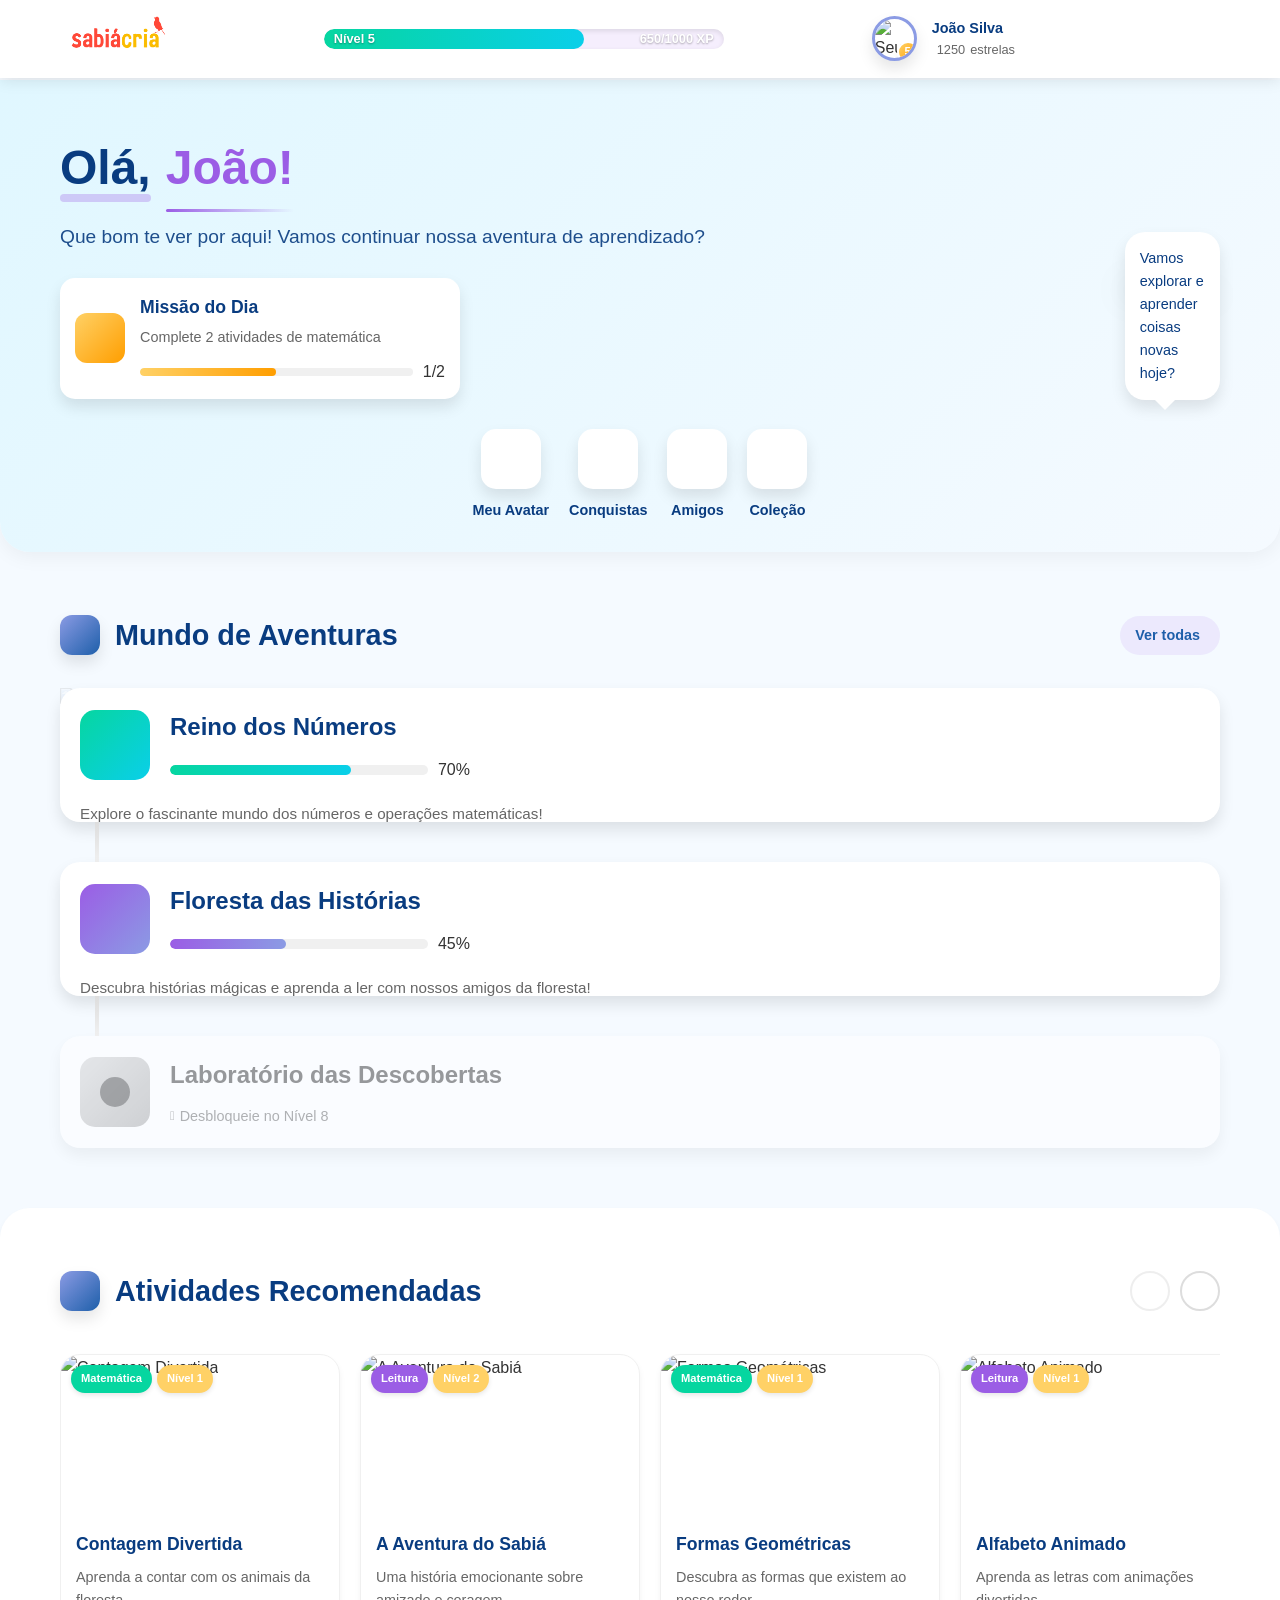
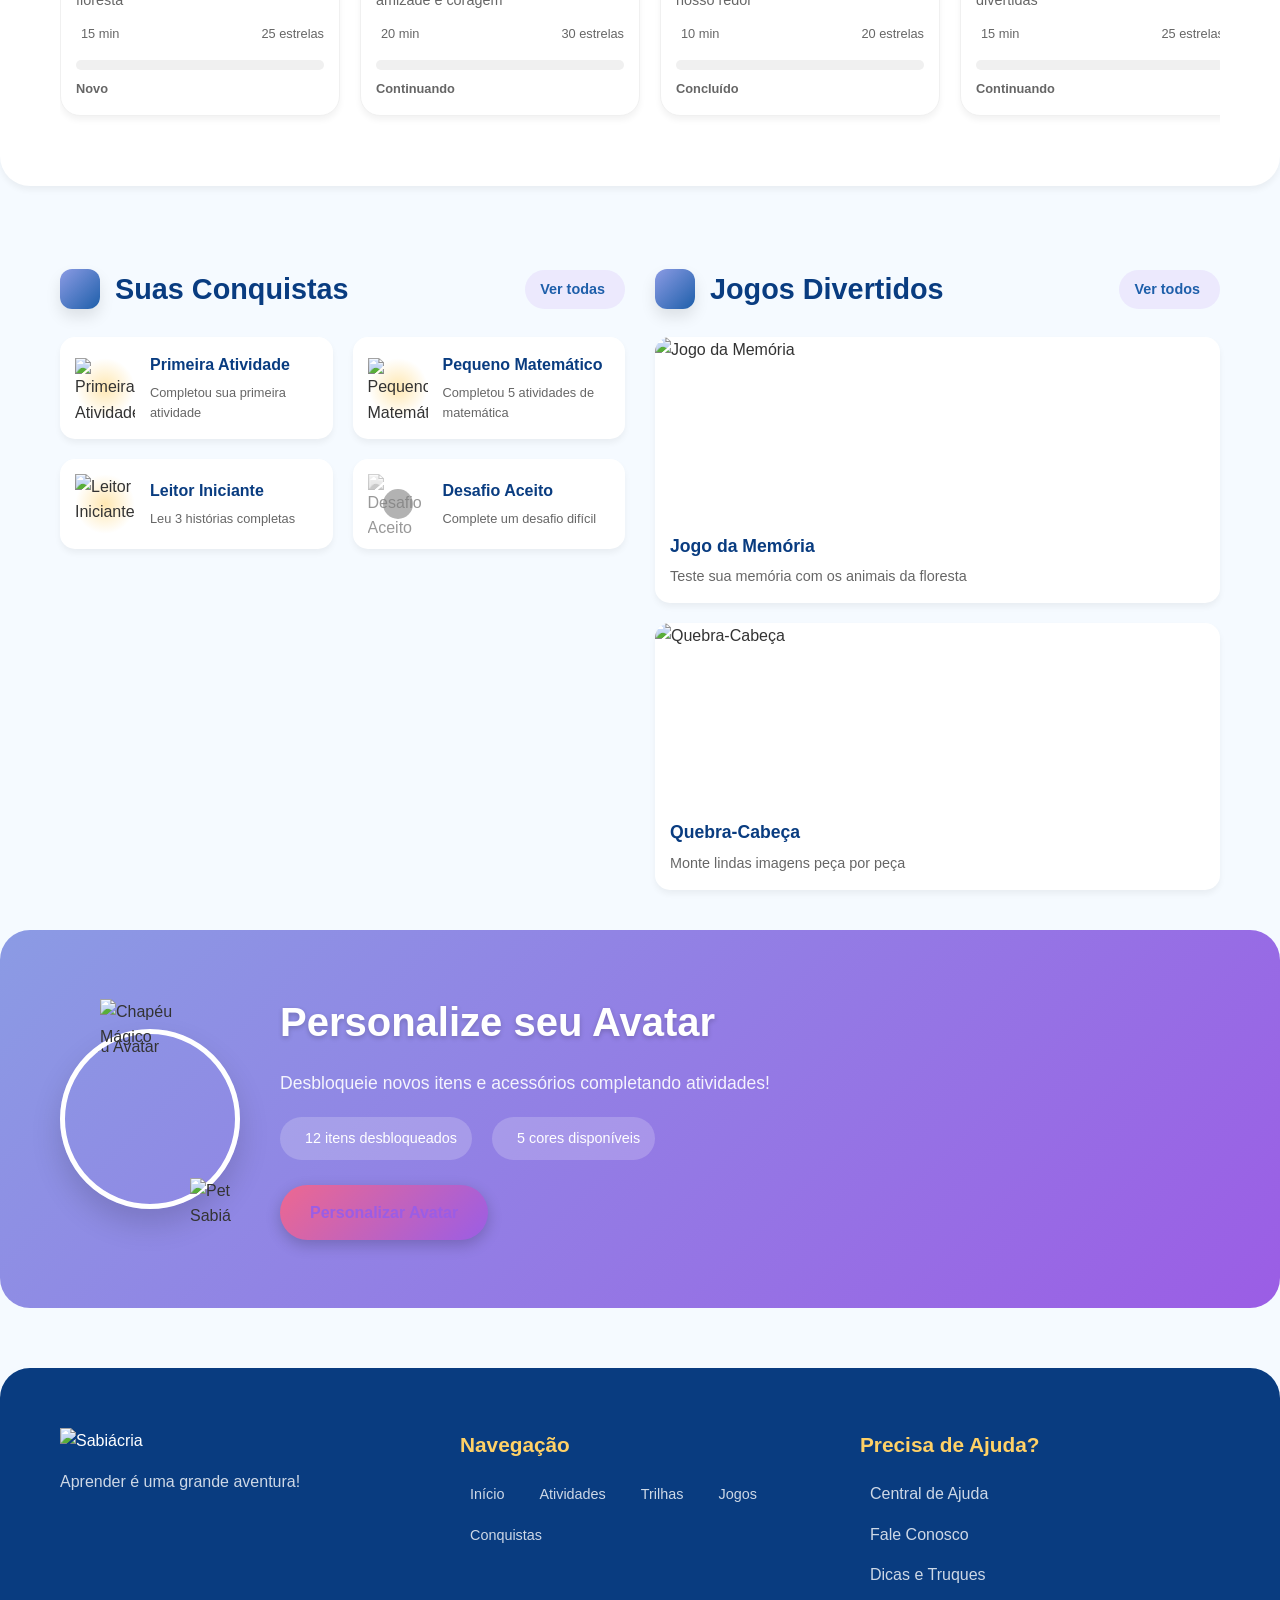
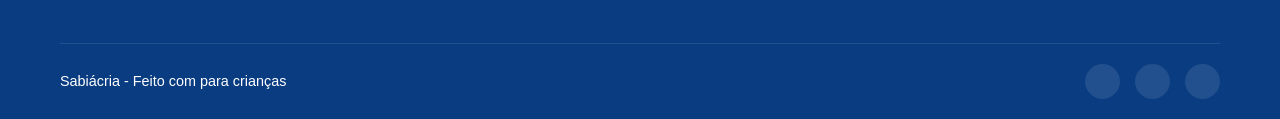
==== commit 4220a443: "." ====
--- a/area-crianca.html
+++ b/area-crianca.html
@@ -4,8 +4,8 @@
   <meta charset="UTF-8">
   <meta name="viewport" content="width=device-width, initial-scale=1.0">
   <title>Mundo Sabiácria - Sua Aventura de Aprendizado</title>
-  <link rel="stylesheet" href="/css/area-crianca.css">
-  <link rel="icon" href="/imagens/favicon.ico" type="image/x-icon">
+  <link rel="stylesheet" href="./css/area-crianca.css">
+  <link rel="icon" href="./imagens/favicon.ico" type="image/x-icon">
   <meta name="description" content="Embarque em uma jornada mágica de aprendizado no Mundo Sabiácria!">
 </head>
 <body>
--- a/css/area-crianca.css
+++ b/css/area-crianca.css
@@ -10,7 +10,7 @@
 }
 
 body {
-  font-family: 'Nunito', sans-serif;
+  font-family: 'Montserrat', sans-serif;
   color: #333;
   line-height: 1.6;
   overflow-x: hidden;
@@ -184,7 +184,6 @@
 }
 
 .section-title h2 {
-  font-family: 'Pangolin', cursive;
   color: var(--azul-escuro);
   font-size: 1.8rem;
   margin: 0;
@@ -415,7 +414,6 @@
 }
 
 .loading-text {
-  font-family: 'Pangolin', cursive;
   color: white;
   font-size: 1.5rem;
 }
@@ -703,7 +701,6 @@
 }
 
 .animated-title {
-  font-family: 'Pangolin', cursive;
   font-size: 3rem;
   color: var(--azul-escuro);
   margin-bottom: 15px;
@@ -849,7 +846,6 @@
 .speech-bubble p {
   font-size: 0.9rem;
   color: var(--azul-escuro);
-  font-family: 'Pangolin', cursive;
 }
 
 .character {
@@ -1047,7 +1043,6 @@
 }
 
 .node-info h3 {
-  font-family: 'Pangolin', cursive;
   font-size: 1.5rem;
   color: var(--azul-escuro);
   margin-bottom: 10px;
@@ -1599,7 +1594,6 @@
 }
 
 .avatar-info h2 {
-  font-family: 'Pangolin', cursive;
   font-size: 2.5rem;
   margin-bottom: 15px;
   text-shadow: 0 2px 5px rgba(0, 0, 0, 0.2);
@@ -1696,7 +1690,6 @@
 }
 
 .footer-nav h3, .footer-help h3 {
-  font-family: 'Pangolin', cursive;
   font-size: 1.3rem;
   margin-bottom: 20px;
   color: var(--amarelo);
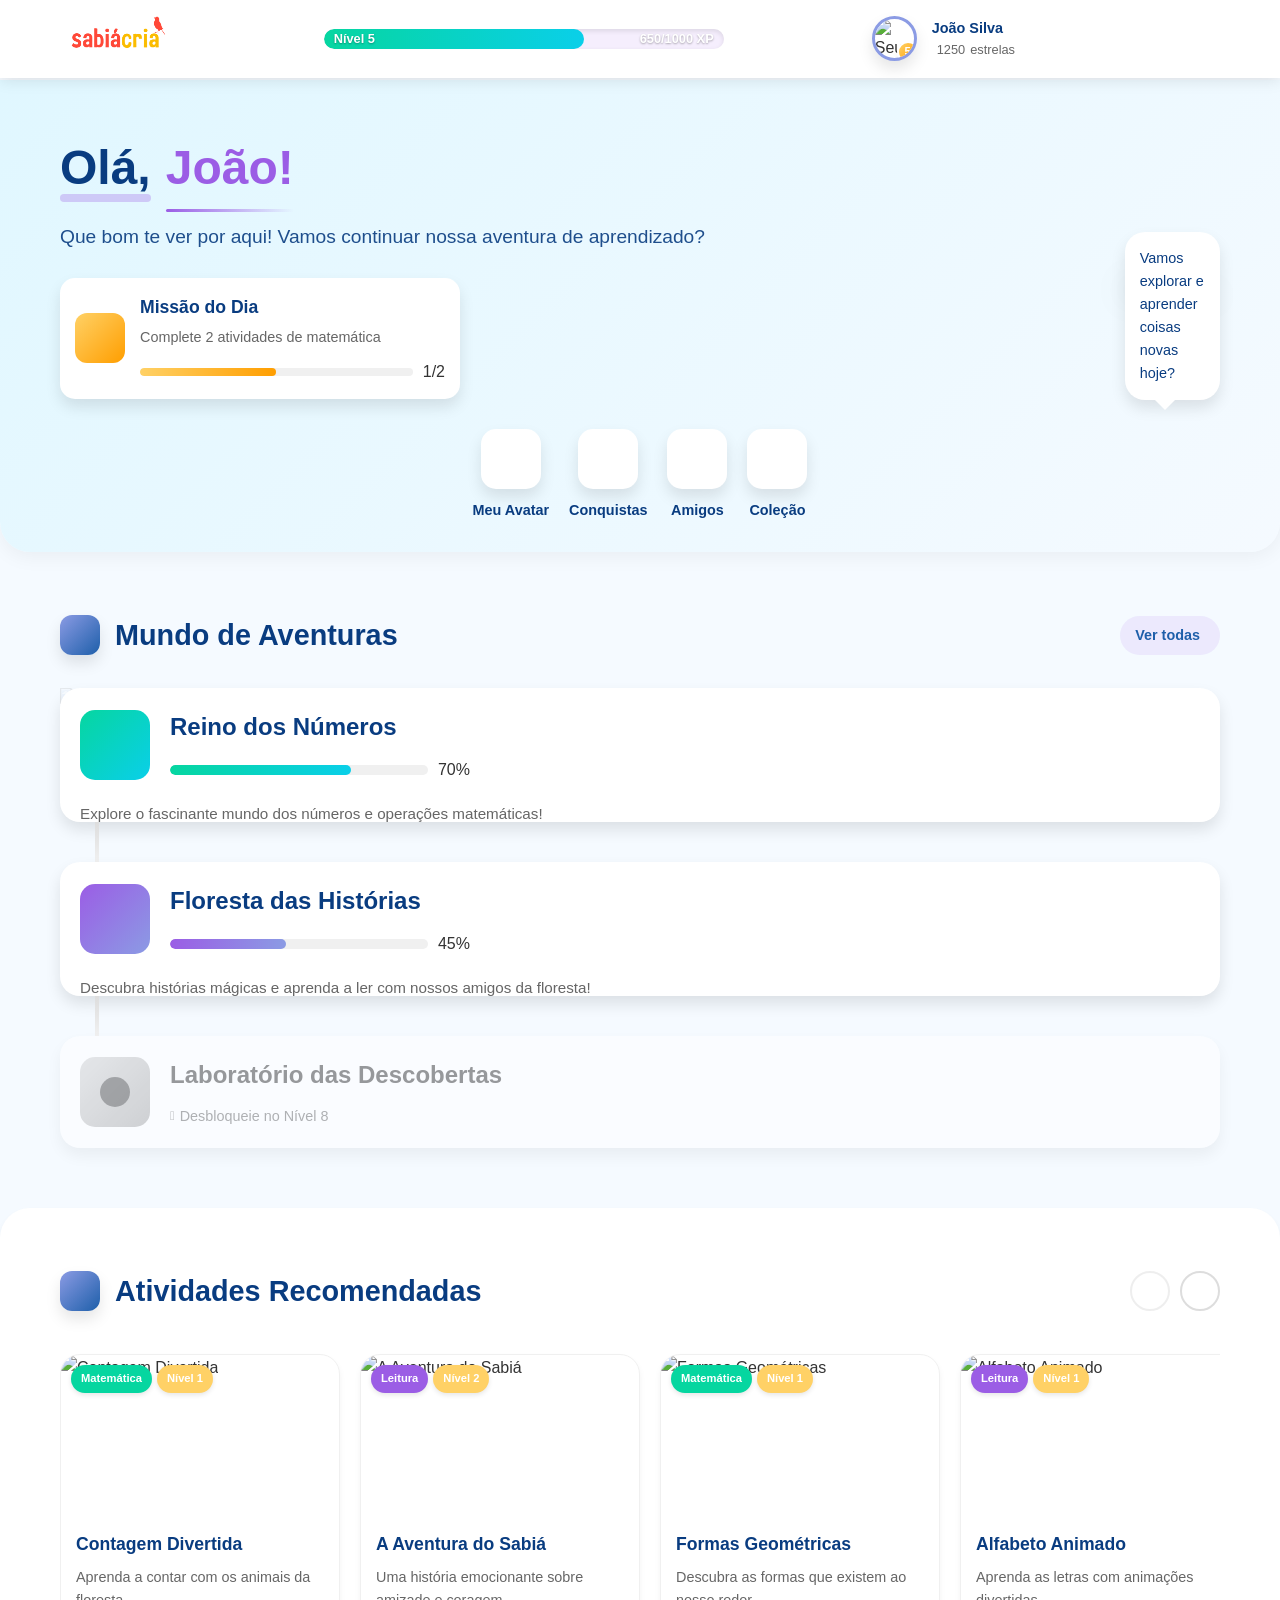
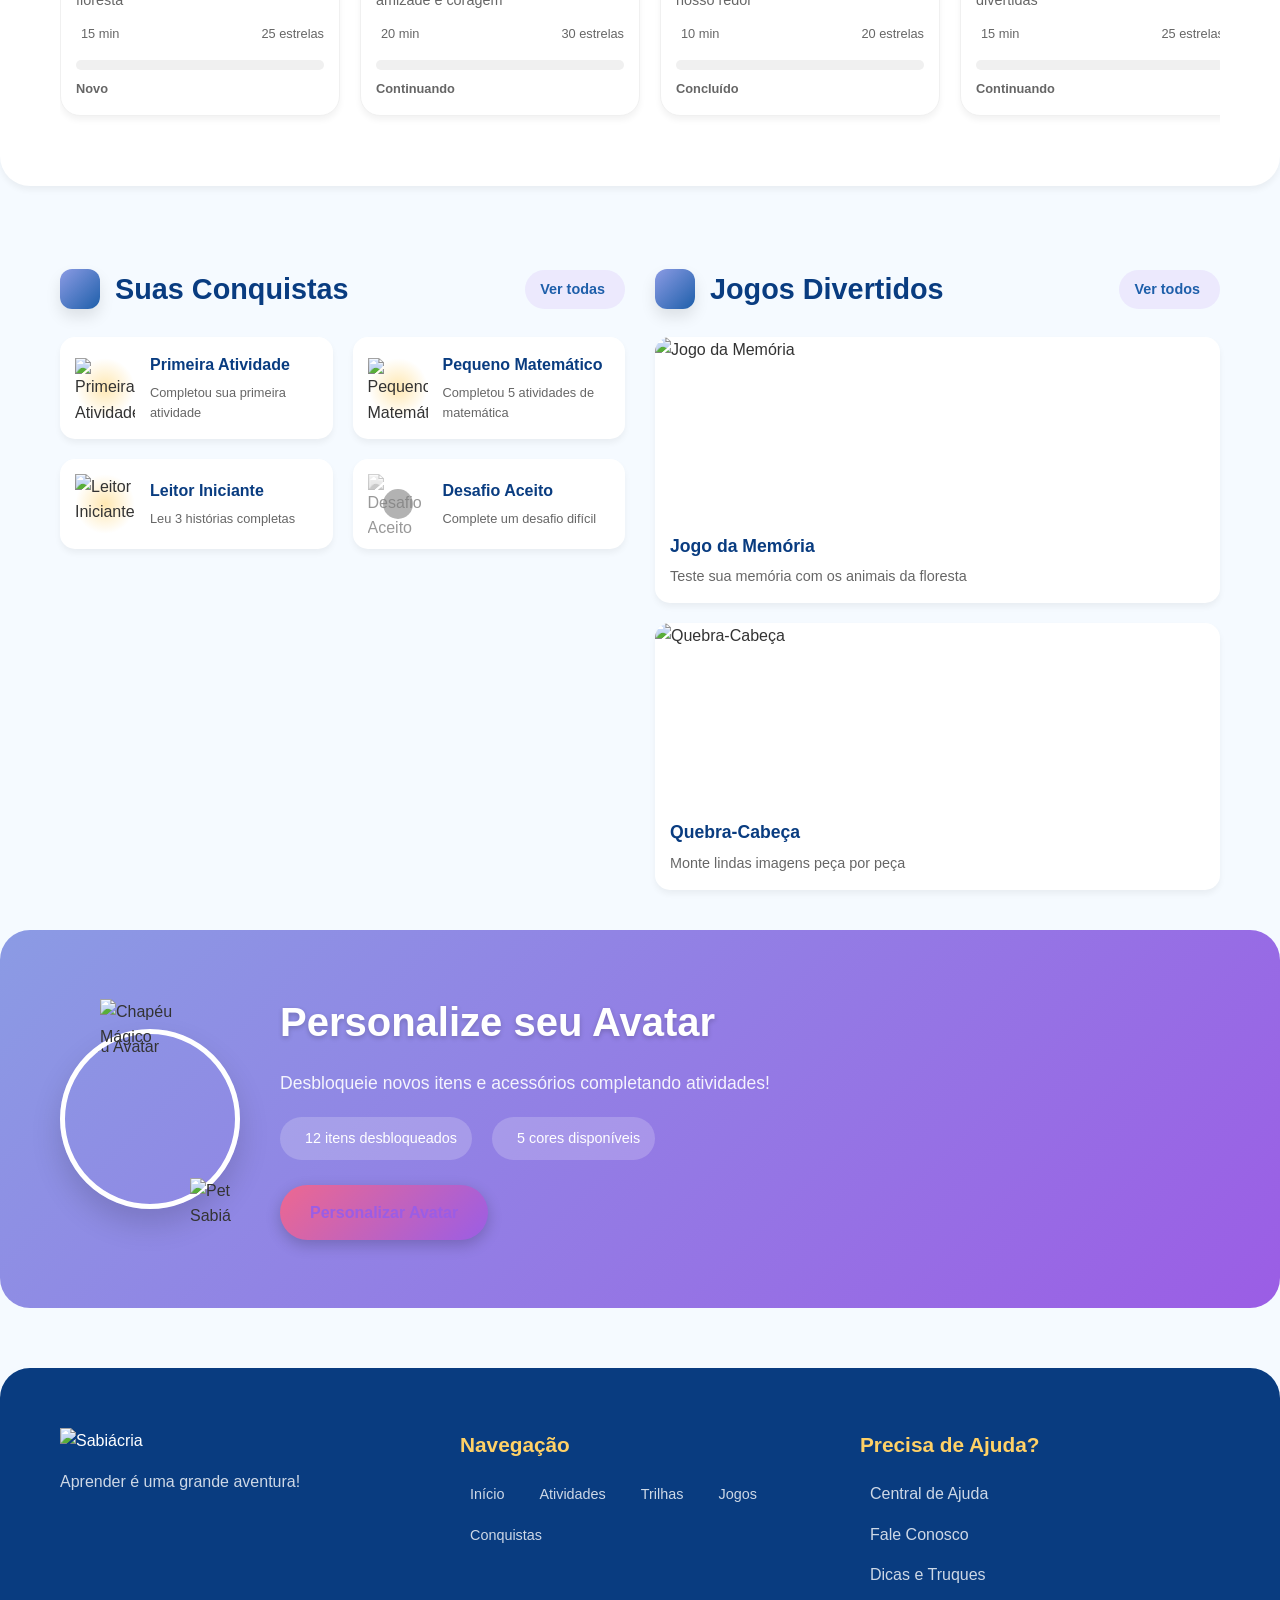
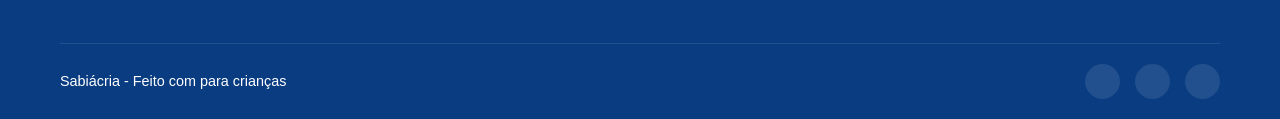
==== commit 3886594b: "conexao entre paginas" ====
--- a/area-crianca.html
+++ b/area-crianca.html
@@ -12,7 +12,7 @@
   <!-- Preloader -->
   <div id="preloader">
     <div class="loader">
-      <img src="/imagens/sabia-voando.png" alt="Carregando..." class="bounce">
+      <img src="./imagens/sabia-voando.png" alt="Carregando..." class="bounce">
       <div class="loading-text">
         <span>C</span><span>a</span><span>r</span><span>r</span><span>e</span><span>g</span><span>a</span><span>n</span><span>d</span><span>o</span><span>.</span><span>.</span><span>.</span>
       </div>
@@ -53,7 +53,7 @@
       <div class="header-right">
         <div class="user-info">
           <div class="user-avatar">
-            <img src="/imagens/avatar-crianca.png" alt="Seu Avatar" id="header-avatar">
+            <img src="./imagens/avatar-crianca.png" alt="Seu Avatar" id="header-avatar">
             <div class="avatar-level">5</div>
           </div>
           <div class="user-details">
@@ -630,6 +630,6 @@
     <i class="fas fa-chevron-up"></i>
   </button>
 
-  <script src="js/area-criança.js"></script>
+  <script src="./js/area-criança.js"></script>
 </body>
 </html>
